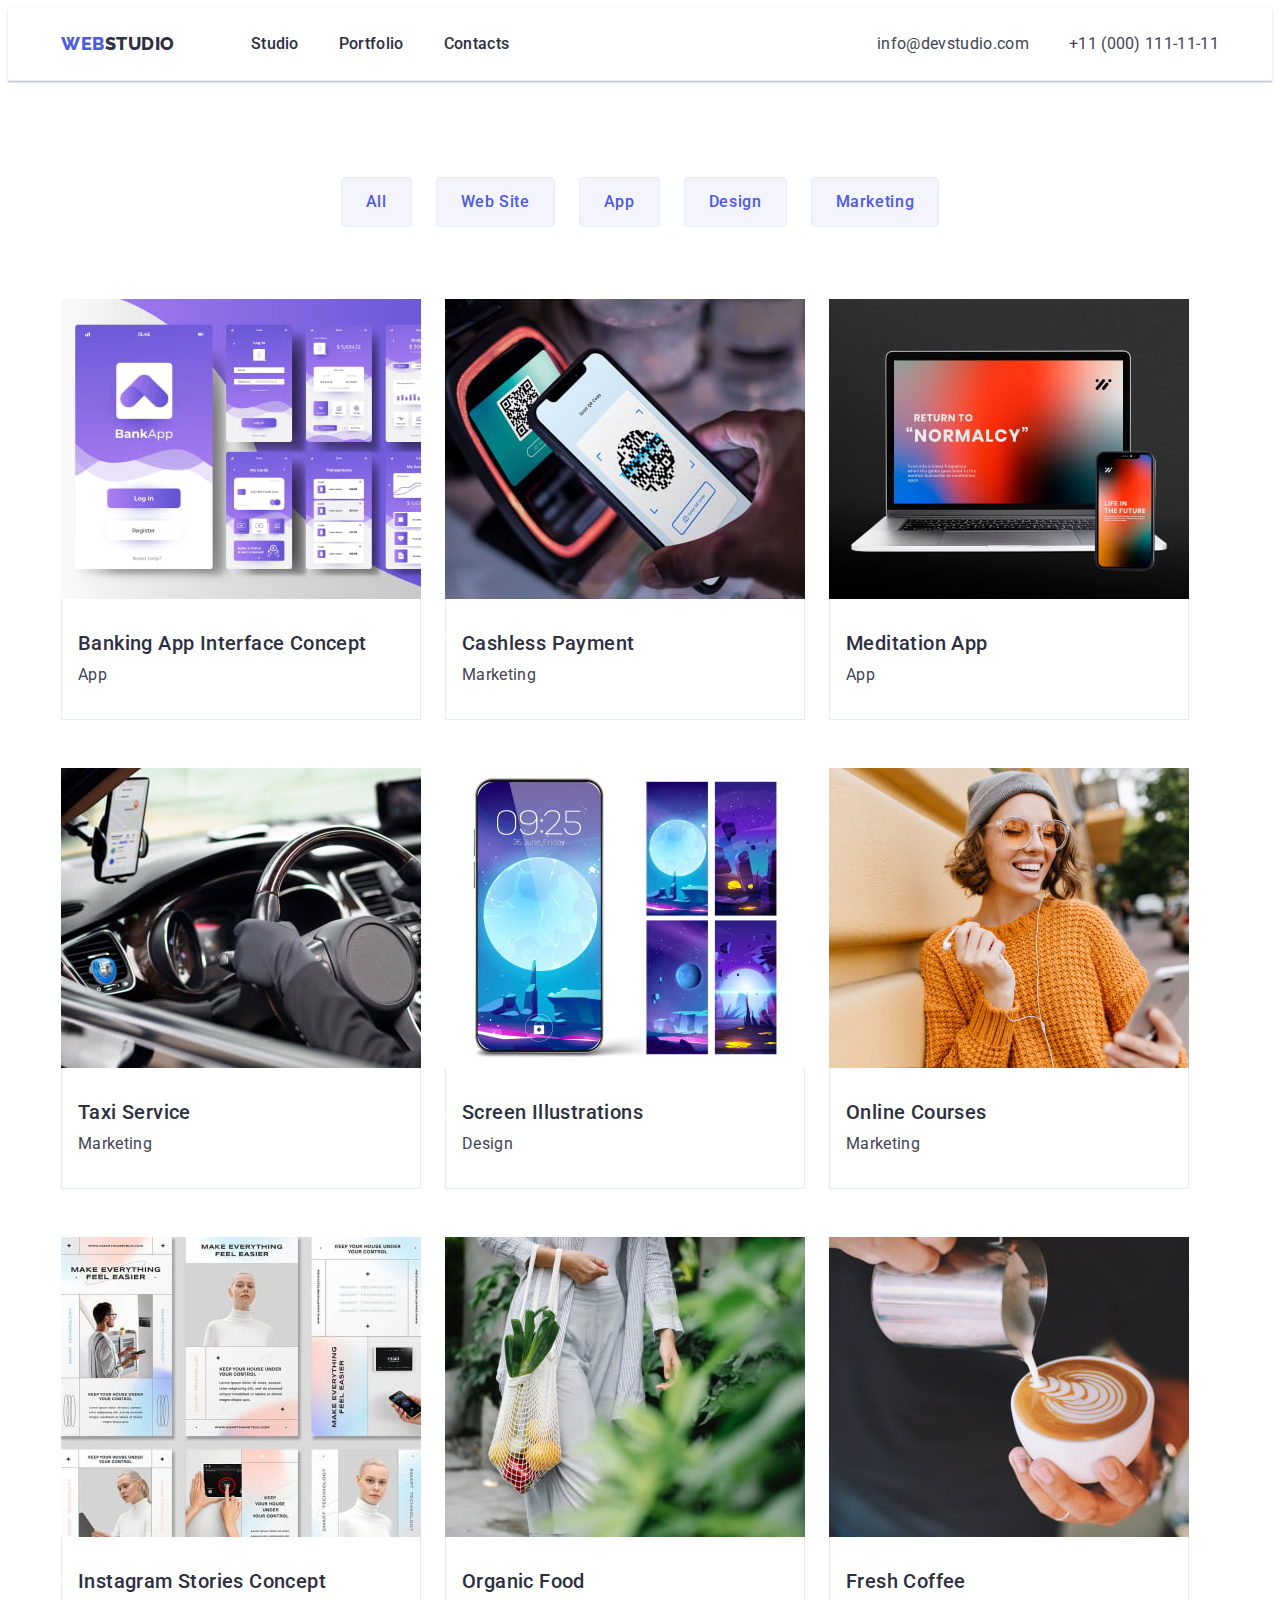
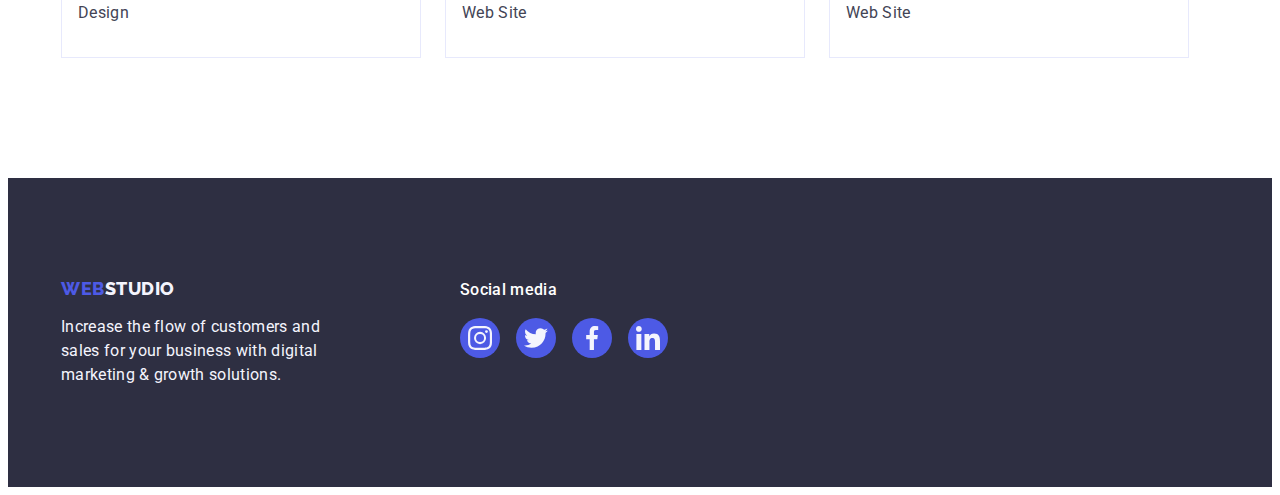
==== portfolio.html @ 0b3e0766 "Initial commit" ====
<!DOCTYPE html>
<html lang="en">
<head>
    <meta charset="UTF-8">
    <meta http-equiv="X-UA-Compatible" content="IE=edge">
    <meta name="viewport" content="width=device-width, initial-scale=1.0">
    <title>Document</title>
    <meta name="description" content="Effective Solutions for Your Business">
    <link rel="preconnect" href="https://fonts.googleapis.com">
    <link rel="preconnect" href="https://fonts.gstatic.com" crossorigin>
    <link href="https://fonts.googleapis.com/css2?family=Raleway:wght@800&family=Roboto:wght@400;500;700;900&display=swap" rel="stylesheet">
    <link rel="stylesheet" href="https://cdnjs.cloudflare.com/ajax/libs/modern-normalize/1.1.0/modern-normalize.min.css" integrity="sha512-wpPYUAdjBVSE4KJnH1VR1HeZfpl1ub8YT/NKx4PuQ5NmX2tKuGu6U/JRp5y+Y8XG2tV+wKQpNHVUX03MfMFn9Q==" crossorigin="anonymous" referrerpolicy="no-referrer" />
    <link rel="stylesheet" href="./css/styles.css">
</head>
<body>
    <!-- Header section -->
    <header class="header">
        <div class="header-container container">
            <nav class="header-nav">
                <a href="./index.html" class="logo link header-logo">Web<span class="logo-studio-part">Studio</span></a>
                <ul class="header-nav-list list">
                    <li class="header-nav-item">
                        <a class="header-nav-link link" href="./index.html">Studio</a>
                    </li>
                    <li class="header-nav-item">
                        <a class="header-nav-link link" href="./portfolio.html">Portfolio</a>
                    </li>
                    <li class="header-nav-item">
                        <a class="header-nav-link link" href="">Contacts</a>
                    </li>
                </ul>
            </nav>
            <address class="header-contact">
                <ul class="header-contact-list list">
                    <li>
                        <a class="header-contact-item link" href="mailto:info@devstudio.com">info@devstudio.com</a>
                    </li>
                    <li>
                        <a class="header-contact-item link" href="tel:+110001111111">+11 (000) 111-11-11</a>
                    </li>
                </ul>
            </address>
        </div>
       
   </header>

    <!-- Main section -->
    <main class="main-portfolio">
        <section class="portfolio">
            <div class="container ">
                <h1 hidden class="portfolio-title visually-hidden">Portfolio</h1>
                <ul class="portfolio-btn-list list">
                    <li>
                        <button class="portfolio-btn" type="button">All</button>
                    </li>
                    <li>
                        <button class="portfolio-btn" type="button">Web Site</button>
                    </li>
                    <li>
                        <button class="portfolio-btn" type="button">App</button>
                    </li>
                    <li>
                        <button class="portfolio-btn" type="button">Design</button>
                    </li>
                    <li>
                        <button class="portfolio-btn" type="button">Marketing</button>
                    </li>
                </ul>
                <ul class="portfolio-list list">
                    <li class="portfolio-list-item">
                        <a href="" class="link portfolio-list-link">
                            <img class="portfolio-img" src="./images/Portfolio/img-banking-app.jpg" alt="Design of Banking app" width="360" height="300">
                            <div class="portfolio-item-border">
                                <h2 class="portfolio-item-title list-item-title">
                                    Banking App Interface Concept
                                </h2>
                                <p class="portfolio-item-subtitle list-subtitle">
                                    App
                                </p>
                            </div>
                        </a>
                    </li>
                    <li class="portfolio-list-item">
                        <a href="" class="link portfolio-list-link">
                            <img class="portfolio-img" src="./images/Portfolio/img-payment.jpg" alt="Phone payment" width="360" height="300">
                            <div class="portfolio-item-border">
                                <h2 class="portfolio-item-title list-item-title">
                                    Cashless Payment
                                </h2>
                                <p class="portfolio-item-subtitle list-subtitle">
                                    Marketing
                                </p>
                            </div>
                        </a>
                    </li>
                    <li class="portfolio-list-item">
                        <a href="" class="link portfolio-list-link">
                            <img class="portfolio-img" src="./images/Portfolio/img-medit-app.jpg" alt="Application for medditation on phone and computer" width="360" height="300">
                            <div class="portfolio-item-border">
                                <h2 class="portfolio-item-title list-item-title">
                                    Meditation App
                                </h2>
                                <p class="portfolio-item-subtitle list-subtitle">
                                    App
                                </p>
                            </div>
                        </a>
                    </li>
                    <li class="portfolio-list-item">
                        <a href="" class="link portfolio-list-link">
                            <img class="portfolio-img" src="./images/Portfolio/img-taxi-service.jpg" alt="Taxi application" width="360" height="300">
                            <div class="portfolio-item-border">
                                <h2 class="portfolio-item-title list-item-title">
                                    Taxi Service
                                </h2>
                                <p class="portfolio-item-subtitle list-subtitle"  >
                                    Marketing
                                </p>
                            </div>
                        </a>
                    </li>
                    <li class="portfolio-list-item">
                        <a href="" class="link portfolio-list-link">
                            <img class="portfolio-img" src="./images/Portfolio/img-screen-illust.jpg" alt="Screen illustrations on the phone" width="360" height="300">
                            <div class="portfolio-item-border">
                                <h2 class="portfolio-item-title list-item-title">
                                    Screen Illustrations
                                </h2>
                                <p class="portfolio-item-subtitle list-subtitle">
                                    Design
                                </p>
                            </div>
                        </a>
                    </li>
                    <li class="portfolio-list-item">
                        <a href="" class="link portfolio-list-link">
                            <img class="portfolio-img" src="./images/Portfolio/img-online-courses.jpg" alt="Girl in orange sweater in hat and with headphones looking in the phone" width="360" height="300">
                            <div class="portfolio-item-border">
                                <h2 class="portfolio-item-title list-item-title">
                                    Online Courses
                                </h2>
                                <p class="portfolio-item-subtitle list-subtitle">
                                    Marketing
                                </p>
                            </div>
                        </a>
                    </li>
                    <li class="portfolio-list-item">
                        <a href="" class="link portfolio-list-link">
                            <img class="portfolio-img" src="./images/Portfolio/imgi-inst-stories.jpg" alt="Instagram stories design" width="360" height="300">
                            <div class="portfolio-item-border">
                                <h2 class="portfolio-item-title list-item-title">
                                    Instagram Stories Concept
                                </h2>
                                <p class="portfolio-item-subtitle list-subtitle">
                                    Design
                                </p>
                            </div>
                        </a>
                    </li>
                    <li class="portfolio-list-item">
                        <a href="" class="link portfolio-list-link">
                            <img class="portfolio-img" src="./images/Portfolio/img-organic-food.jpg" alt="Human in light clothes with cotton bag of fruits and vegetables" width="360" height="300">
                            <div class="portfolio-item-border">
                                <h2 class="portfolio-item-title list-item-title">
                                    Organic Food
                                </h2>
                                <p class="portfolio-item-subtitle list-subtitle">
                                    Web Site
                                </p>
                            </div>
                        </a>
                    </li>
                    <li class="portfolio-list-item">
                        <a href="" class="link portfolio-list-link">
                            <img class="portfolio-img" src="./images/Portfolio/img-coffee.jpg" alt="Barista is drawing on a coffe with milk foam" width="360" height="300">
                            <div class="portfolio-item-border">
                                <h2 class="portfolio-item-title list-item-title">
                                    Fresh Coffee
                                </h2>
                                <p class="portfolio-item-subtitle list-subtitle">
                                    Web Site
                                </p>
                            </div>
                        </a>
                    </li>
                </ul>
            </div>
        </section>
    </main>

    <!-- Footer section -->
    <footer class="footer">
        <div class="container footer-container ">
            <div class="footer-logo-container">
              <a class="footer-logo link" href="./index.html">Web<span class="logo-studio-footer">Studio</span></a>
              <p class="footer-text">
                Increase the flow of customers and sales for your business with digital marketing & growth solutions.
              </p>
            </div>
            <div class=" container footer-media-container">
            <p class="footer-social">Social media</p>
            <ul class="list icon-footer-list">
              <li class="icon-footer-item">
                <a href="" class="link footer-media-link" target="_blank" rel="noreferrer noopener" aria-label="instagram icon">
                  <svg class="icon-footer-media" width="24" height="24">
                    <use href="./images/icons.svg#instagram">
                    </use>
                  </svg>
                </a>
              </li>
              <li class="icon-footer-item">
                <a href="" class="link footer-media-link" target="_blank" rel="noreferrer noopener" aria-label="twitter icon">
                  <svg class="icon-footer-media" width="24" height="24">
                    <use href="./images/icons.svg#twitter">
                    </use>
                  </svg>
                </a>
              </li>
              <li class="icon-footer-item">
                <a href="" class="link footer-media-link" target="_blank" rel="noreferrer noopener" aria-label="facebook icon">
                  <svg class="icon-footer-media" width="24" height="24">
                    <use href="./images/icons.svg#facebook">
                    </use>
                  </svg>
                </a>
              </li>
              <li class="icon-footer-item">
                <a href="" class="link footer-media-link" target="_blank" rel="noreferrer noopener" aria-label="linkedin icon">
                  <svg class="icon-footer-media" width="24" height="24">
                    <use href="./images/icons.svg#linkedin">
                    </use>
                  </svg>
                </a>
              </li>
            </ul>
            </div>
        </div>
        
      </footer>
</body>
</html>
---- css/styles.css ----
:root {
  /* Fonts */
  --primary-font: Roboto, sans-serif;

/* Colors */
	--color-iris: #4d5ae5;
	--color-ocean: #404bbf;
	--color-navy-blue: #2e2f42;
	--color-green: #31d0aa;
	--color-slate: #434455;
	--color-light-slate: #8e8f99;
	--color-cornflower: #e7e9fc;
	--color-cloud: #f4f4fd;
	--color-navy-blue-modal: #2e2f42;
	--color-grey: #2e2f42;
	--color-white: #ffffff;
	--color-dairy: #fcfcfc;
/* Others */

}
/* Base styles */
body {
  font-family:var(--primary-font);
  color: var(--color-slate);
  background-color: var(--color-white);
}

h1,h2,h3,h4,h5,h6,p {
  margin: 0;

}
img {
  display: block;
}
button {
  cursor: pointer;
}
.container {
  width: 1158px;
  margin: 0 auto;
  padding: 0 15px;
}
.section {
  padding-top: 120px;
  padding-bottom: 120px;
}
.link {
  text-decoration: none;
  color: inherit;  
}
.list {
  list-style: none;
  padding: 0;
  margin: 0;
}
.title {
  font-size: 36px;
	
	font-weight: 700;
	font-style: normal;
	line-height: 1.11;
	letter-spacing: 0.02em;
	text-decoration: none;
	text-transform: capitalize;
  margin-bottom: 72px;
}
.list-item-title {
  font-size: 20px;
	font-weight: 500;
	font-style: normal;
	line-height: 1.2;
	letter-spacing: 0.02em;
	text-decoration: none;
	text-transform: none;
  text-align: center;
}

.list-subtitle {
  font-size: 16px;
	line-height: 1.5;
	letter-spacing: 0.02em;
	text-decoration: none;
	text-transform: none;
  color: var(--color-slate);
}
.visually-hidden {
  position: absolute;
  width: 1px;
  height: 1px;
  margin: -1px;
  border: 0;
  padding: 0;
  
  white-space: nowrap;
  clip-path: inset(100%);
  clip: rect(0 0 0 0);
  overflow: hidden;
}


/* Header section*/
.header {
  background: var(--color-white);
  border-bottom: 1px solid var(--color-cornflower);
  box-shadow: 0px 2px 1px rgba(46, 47, 66, 0.08), 0px 1px 1px rgba(46, 47, 66, 0.16), 0px 1px 6px rgba(46, 47, 66, 0.08);
}
.header-container {
  display: flex;
}
.header-nav {
  display: flex;
  flex-direction: row;
  margin-right: auto;
  align-items: center;
}
.logo {
  font-family: 'Raleway', sans-serif;
  font-style: normal;
  font-weight: 800;
  font-size: 18px;
  line-height: 1.17;
  display: flex;
  align-items: center;
  letter-spacing: 0.03em;
  text-transform: uppercase;
  color: var(--color-iris);
}

.header-logo {
  margin-right: 76px;
}
.logo-studio-part {
  color: var(--color-navy-blue);

}
.header-nav-list {
  display: flex;
  align-items: center;
  gap: 40px;
}
.header-nav-item {
  font-size: 16px;
	font-weight: 500;
	font-style: normal;
	line-height: 1.5;
	letter-spacing: 0.02em;
	text-decoration: none;
	text-transform: none;
  color: var(--color-navy-blue);
}
.header-nav-link {
  display: block;
  padding: 24px 0;
}
.header-nav-link:hover,
.header-nav-link:focus
 {
  color:var(--color-ocean);
}
.header-contact {
  font-style: normal;
  display: flex;
  flex-direction: row;
  align-items: center;
}
.header-contact-list {
  font-size: 16px;
	font-weight: 400;
	line-height: 1.5;
	letter-spacing: 0.02em;
	text-decoration: none;
	text-transform: none;
  display: flex;
  align-items: center;
  gap: 40px;
}
.header-contact-item {
  color:var(--color-slate); 
}
.header-contact-item:hover,
.header-contact-item:focus {
  color:var(--color-ocean);
}

/* Main Section*/
.main {
}
.hero {
  max-width: 1440px;
  background-image: linear-gradient(rgba(46, 47, 66, 0.7),rgba(46, 47, 66, 0.7)), url(../images/hero-people-office.jpg);
  background-repeat: no-repeat;
  background-position: center;
  background-size: cover;

  background-color: var(--color-navy-blue);
  padding: 188px 0;
  margin-left: auto;
  margin-right: auto;
}
.hero::before {
  content: "";
  position: absolute;
  left: 0px;
  top: 72px;

background: rgba(46, 47, 66, 0.7);
}
.hero-container {
  display: flex;
  flex-direction: column;
  align-items: center;
}
.hero-title {
  font-size: 56px;
	font-weight: 700;
	font-style: normal;
	line-height: 1.07;
	letter-spacing: 0.02em;
	text-decoration: none;
	text-transform: none;
  color: var(--color-white);
  text-align: center;
  max-width: 496px;
  
  margin-bottom: 48px;
}
.hero-btn {
  font-size: 16px;
	font-family: "Roboto", sans-serif;
	font-weight: 500;
	font-style: normal;
	line-height: 1.5;
	letter-spacing: 0.04em;
	text-decoration: none;
	text-transform: none;

  color: var(--color-white);
  background-color: var(--color-iris);

  box-shadow: 0px 4px 4px rgba(0, 0, 0, 0.15);
  border-radius: 4px;

  min-width: 169px;
  height: 56px;
  border: none;
  padding: 16px 32px;
}
.hero-btn:hover,
.hero-btn:focus {
  background-color:var(--color-ocean);
}

/* Features section */
.features {
}
.features-container{

}
.features-title {
}
.features-list {
  display: flex;
  flex-direction: row;
  gap: 24px;
}
.features-list-item {
  width: 264px;
}
.features-icon-wrapper {
  display: flex;
  justify-content: center;
  align-items: center;
  height: 112px;
  background: var(--color-cloud);
  border-radius: 4px;
  margin-bottom: 8px;
}
.features-icon {
  width: 64px;
  height: 64px;
}
.features-item-title {
  color: var(--color-navy-blue);
  margin-bottom: 8px;
  text-align: left;
}
.features-item-subtitle {

}

/* About section */
.about {
  padding-bottom: 120px;
}
.about-container {

}
.about-title {
  text-align: center;
  color: var(--color-navy-blue);
}
.about-list {
  display: flex;
  gap: 24px;

}
.about-list-item {
  
}
.about-img {
}

/* Team section */
.team {
  background-color: var(--color-cloud);
}
.team-container {

}
.team-title {
  color: var(--color-navy-blue);
  text-align: center;
}
.team-list {
  display: flex;
  justify-content: center;
  gap: 24px;
}

.team-list-item {
  background-color: var(--color-white);
  box-shadow: 0px 1px 6px rgba(46, 47, 66, 0.08), 0px 1px 1px rgba(46, 47, 66, 0.16), 0px 2px 1px rgba(46, 47, 66, 0.08);
  border-radius: 0px 0px 4px 4px; 
}
.team-item-img {
}
.team-item-title {
  color: var(--color-navy-blue);
  margin-bottom: 8px;
  text-align: center;
}
.team-item-subtitle {
  text-align: center;
  margin-bottom: 8px;
}
.icon-team-list {
  display: flex;
  justify-content: center;
  gap: 24px;
}
.icon-team-item {
  width: 40px;
  height: 40px;
  display: flex;
  justify-content: center;
  align-items: center;
}
.media-team-link {
 display: flex;
 align-items: center;
 justify-content: center;
 width: 100%;
 height: 100%;
 border-radius: 50%;
 background: var(--color-iris);
}
.media-team-link:hover,
.media-team-link:focus {
  background-color: var(--color-ocean);
}
.icon-team-media {
  width: 16px;
  height: 16px;
  fill: var(--color-cloud);
}
.team-worker-info {
  box-shadow: 0px 1px 6px rgba(46, 47, 66, 0.08), 0px 1px 1px rgba(46, 47, 66, 0.16), 0px 2px 1px rgba(46, 47, 66, 0.08);
  padding: 32px 0;
}
/* Clients section */
.clients {

}
.clients-container{

}
.clients-title {
  color: var(--color-navy-blue);
  text-align: center;
  line-height: 1.1;
}
.clients-list {
  display: flex;
  flex-wrap: nowrap;
  gap: 24px;
}
.clients-list-item {
  width: calc((100% - 120px) / 6);
  height: 88px;
}
.clients-logos-item {
  display: flex;
  justify-content: center;
  align-items: center;
  width: 100%;
  height: 100%;
  border: 1px solid #8E8F99;
  border-radius: 4px;
  color: var(--color-light-slate);
  padding: 16px 32px;
}
.clients-logos-item:hover,
.clients-logos-item:focus {
  border-color: var(--color-ocean);
  color: var(--color-ocean);
}
.icon-clients {
  max-width: 104px;
  max-height: 56px;
  fill: currentColor;
}

.clients-list-item:hover,
.clients-list-item:focus {
  border: 1px solid #404BBF;
  border-radius: 4px;
}

/* Footer */
.footer {
  background-color: var(--color-navy-blue);
  padding-top: 100px;
  padding-bottom: 100px;
}
.footer-container {
  display: flex;
  align-items:baseline
}
.footer-logo-container {
  display:inline-block;
  margin-right: 120px;

}
.footer-logo {
  font-family: 'Raleway', sans-serif;
  font-style: normal;
  font-weight: 800;
  font-size: 18px;
  line-height: 1.17;
  display: flex;
  align-items: center;
  letter-spacing: 0.03em;
  text-transform: uppercase;
  color:var(--color-iris);
  margin-bottom: 16px;
  
  display: inline-block;
}
.logo-studio-footer {
  color: var(--color-cloud);
}

.footer-text {
  font-size: 16px;
	line-height: 1.5;
	letter-spacing: 0.02em;
	text-decoration: none;
	text-transform: none;
  color: var(--color-cloud);
  width: 264px;
}
.footer-media-container {

}
.footer-social {
  font-family: 'Roboto';
  font-style: normal;
  font-weight: 500;
  font-size: 16px;
  line-height: 24px;
  color: var(--color-white);
  margin-bottom: 16px;
  letter-spacing: 0.02em;
}
.icon-footer-list {
  display: flex;
  gap: 16px;
}
.footer-media-link {
  display: flex;
  justify-content: center;
  align-items: center;
  width: 100%;
  height: 100%;
  border-radius: 50%;
  background: var(--color-iris);
}
.footer-media-link:hover,
.footer-media-link:focus {
 background: var(--color-green);
}
.icon-footer-item {
  width: 40px;
  height: 40px;
  display: flex;
  justify-content: center;
  align-items: center;
}

.icon-footer-media {
  width: 24px;
  height: 24px;
  fill: var(--color-cloud);
}

/* Portfolio styles */
.main-portfolio {
}
.portfolio {
  padding: 96px 0 120px
}
.portfolio-title {
}
.portfolio-btn-list {
  display: flex;
  gap: 24px;
  justify-content: center;
  margin-bottom: 72px;
}

.portfolio-btn {
  font-size: 16px;
  font-family: "Roboto", sans-serif;
	font-weight: 500;
	font-style: normal;
	line-height: 1.5;
	letter-spacing: 0.04em;
	text-decoration: none;
	text-transform: none;
  color: var(--color-iris);
  background-color: var(--color-cloud);
  border: 1px solid #E7E9FC;
  border-radius: 4px;

  padding: 12px 24px;
}
.portfolio-btn:hover,
.portfolio-btn:focus {
  color: var(--color-white);
  background-color: var(--color-ocean);
  border: 1px solid transparent;
  box-shadow: 0px 3px 1px rgba(0, 0, 0, 0.1), 0px 2px 1px rgba(0, 0, 0, 0.08), 0px 2px 2px rgba(0, 0, 0, 0.12);
}
.portfolio-list {
  display: flex;
  flex-wrap: wrap;
  gap: 48px 24px;
  flex-basis: calc((100% - 48px)/3);
}
.portfolio-list-item {
  background: var(--color-white);
  max-width: 360px;
}

.portfolio-list-link {
 display: block; 
}
.portfolio-list-link:hover,
.portfolio-list-link:focus {

  box-shadow: 0px 1px 6px rgba(46, 47, 66, 0.08), 0px 1px 1px rgba(46, 47, 66, 0.16), 0px 2px 1px rgba(46, 47, 66, 0.08);
}
.portfolio-img {
}
.portfolio-item-title {
  color: var(--color-navy-blue);
  margin-bottom: 8px;
  text-align: left;
}
.portfolio-item-subtitle {
  color: var(--color-slate);
}
.portfolio-item-border {
  border: 1px solid var(--color-cornflower);
  border-top: none;
  padding: 32px 16px
}
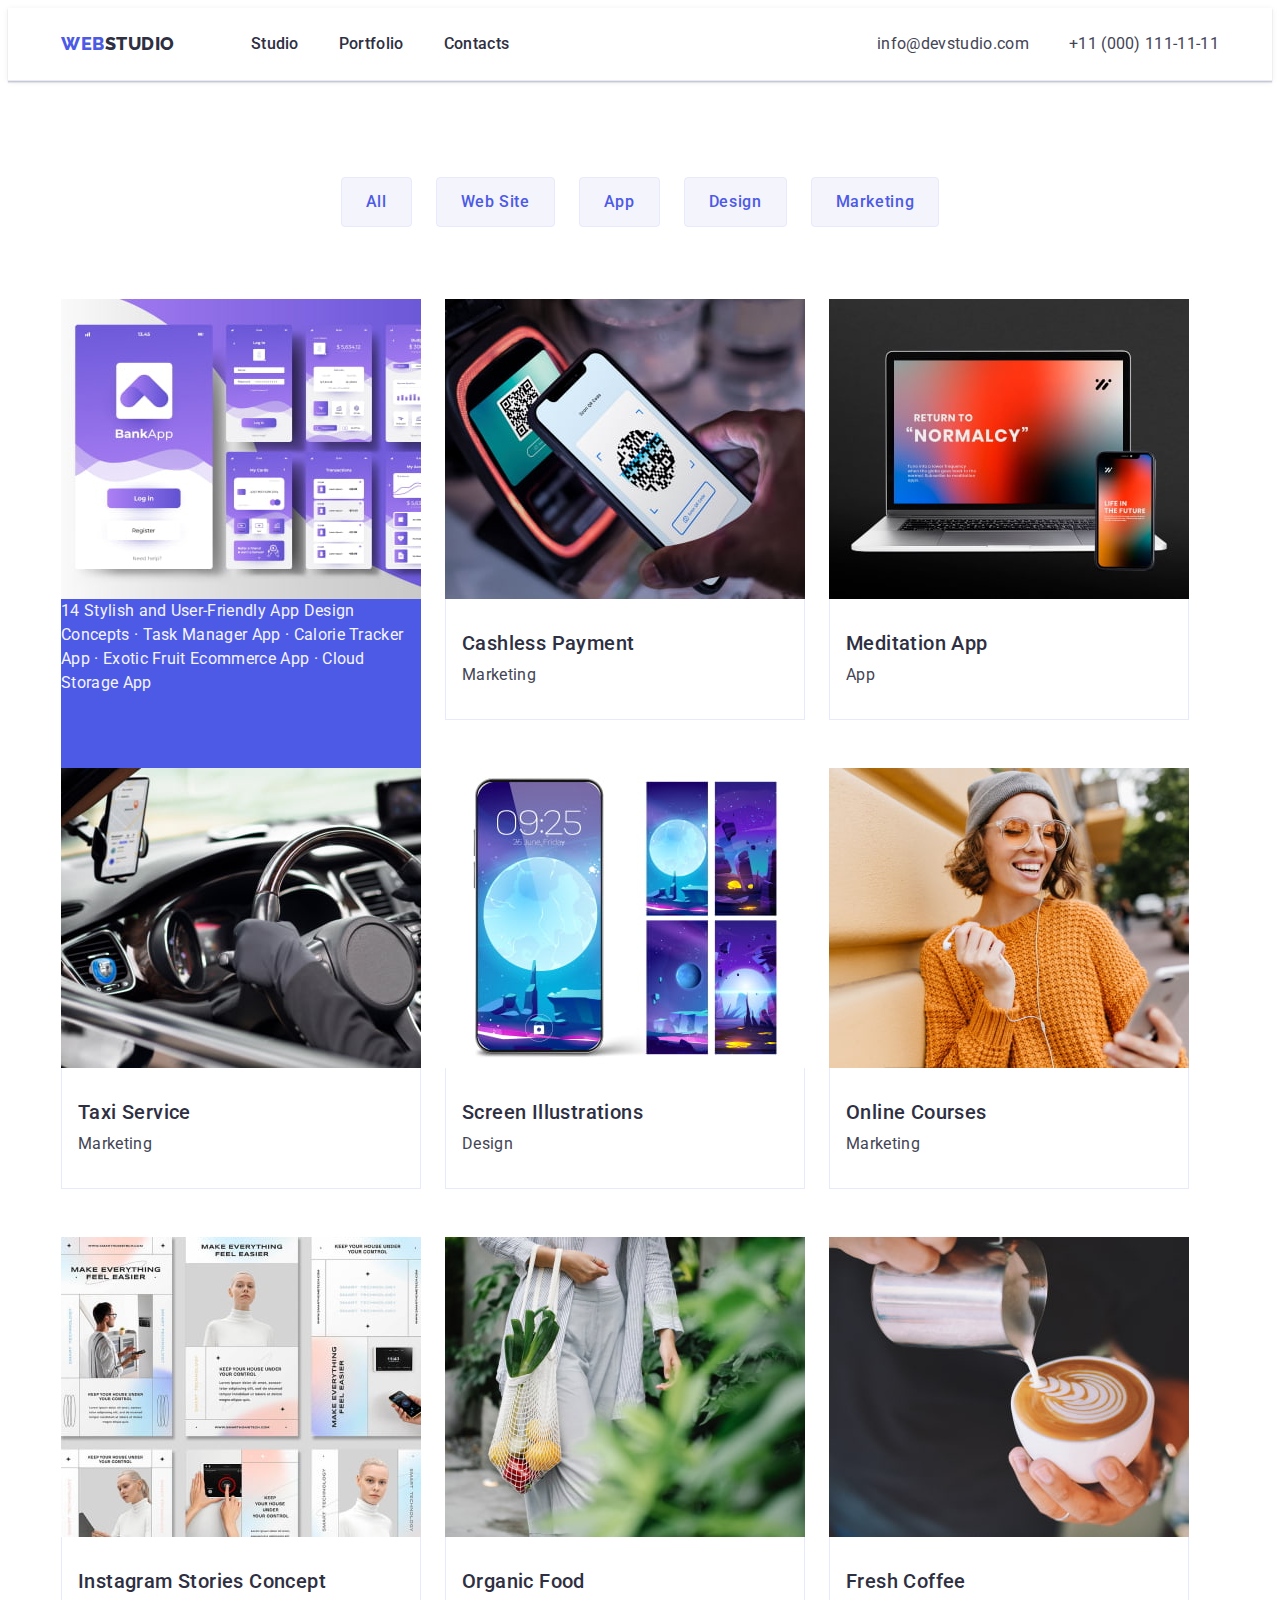
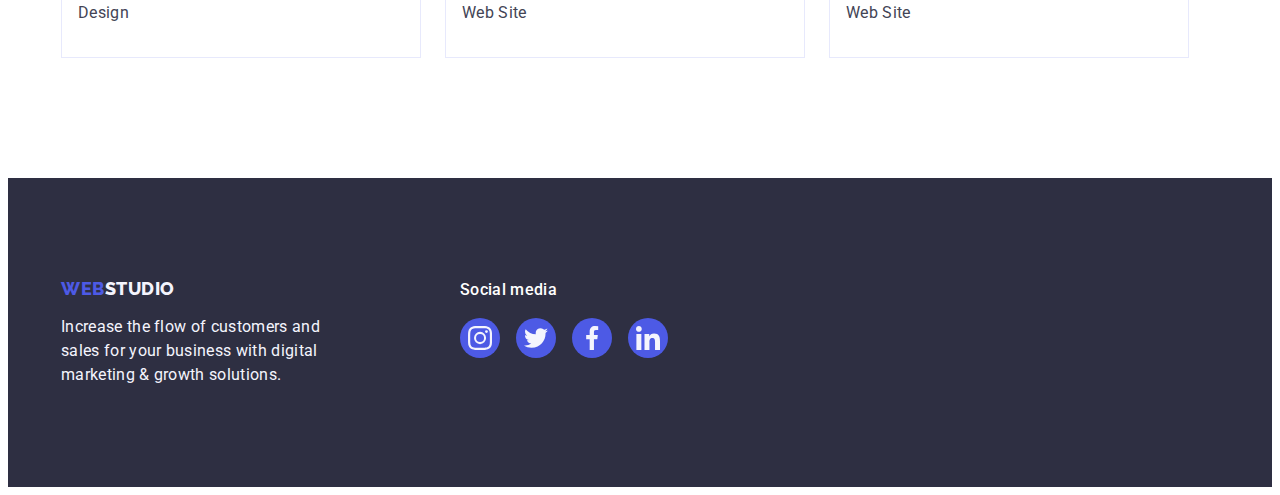
==== commit 2474ca63: "transition add + header line" ====
--- a/portfolio.html
+++ b/portfolio.html
@@ -70,6 +70,9 @@
                     <li class="portfolio-list-item">
                         <a href="" class="link portfolio-list-link">
                             <img class="portfolio-img" src="./images/Portfolio/img-banking-app.jpg" alt="Design of Banking app" width="360" height="300">
+                            <div class="portfolio-project-hover">
+                                <p class="project-hover-text">14 Stylish and User-Friendly App Design Concepts · Task Manager App · Calorie Tracker App · Exotic Fruit Ecommerce App · Cloud Storage App</p>
+                            </div>
                             <div class="portfolio-item-border">
                                 <h2 class="portfolio-item-title list-item-title">
                                     Banking App Interface Concept
--- a/css/styles.css
+++ b/css/styles.css
@@ -16,6 +16,8 @@
 	--color-white: #ffffff;
 	--color-dairy: #fcfcfc;
 /* Others */
+ --animation-duration: 250ms;
+ --animation-timing-function: cubic-bezier(0.4, 0, 0.2, 1);
 
 }
 /* Base styles */
@@ -139,6 +141,7 @@
   gap: 40px;
 }
 .header-nav-item {
+  position: relative;
   font-size: 16px;
 	font-weight: 500;
 	font-style: normal;
@@ -151,12 +154,39 @@
 .header-nav-link {
   display: block;
   padding: 24px 0;
-}
+  transition-property: color;
+  transition-duration: var(--animation-duration);
+  transition-timing-function: var(--animation-timing-function);
+}
+
 .header-nav-link:hover,
 .header-nav-link:focus
  {
   color:var(--color-ocean);
 }
+.header-nav-link::after{
+  content: '';
+  position: absolute;
+  left: 0;
+  bottom: 0;
+  display: block;
+
+  width: 100%;
+  height: 4px;
+  background-color: var(--color-ocean);
+  border-radius: 2px;
+  
+  opacity: 0;
+  transition-property: opacity;
+  transition-duration: var(--animation-duration);
+  transition-timing-function: var(--animation-timing-function);
+}
+
+.header-nav-link:hover::after,
+.header-nav-link:focus::after {
+  opacity: 1;
+}
+
 .header-contact {
   font-style: normal;
   display: flex;
@@ -176,6 +206,9 @@
 }
 .header-contact-item {
   color:var(--color-slate); 
+  transition-property: color;
+  transition-duration: var(--animation-duration);
+  transition-timing-function: var(--animation-timing-function);
 }
 .header-contact-item:hover,
 .header-contact-item:focus {
@@ -244,6 +277,10 @@
   height: 56px;
   border: none;
   padding: 16px 32px;
+
+  transition-property: background-color;
+  transition-duration: var(--animation-duration);
+  transition-timing-function: var(--animation-timing-function);
 }
 .hero-btn:hover,
 .hero-btn:focus {
@@ -362,7 +399,11 @@
  width: 100%;
  height: 100%;
  border-radius: 50%;
- background: var(--color-iris);
+ background-color: var(--color-iris);
+
+  transition-property: background-color;
+  transition-duration: var(--animation-duration);
+  transition-timing-function: var(--animation-timing-function);
 }
 .media-team-link:hover,
 .media-team-link:focus {
@@ -408,6 +449,10 @@
   border-radius: 4px;
   color: var(--color-light-slate);
   padding: 16px 32px;
+
+  transition-property: border-color, color;
+  transition-duration: var(--animation-duration);
+  transition-timing-function: var(--animation-timing-function);
 }
 .clients-logos-item:hover,
 .clients-logos-item:focus {
@@ -420,11 +465,6 @@
   fill: currentColor;
 }
 
-.clients-list-item:hover,
-.clients-list-item:focus {
-  border: 1px solid #404BBF;
-  border-radius: 4px;
-}
 
 /* Footer */
 .footer {
@@ -493,11 +533,15 @@
   width: 100%;
   height: 100%;
   border-radius: 50%;
-  background: var(--color-iris);
+  background-color: var(--color-iris);
+
+  transition-property: background-color;
+  transition-duration: var(--animation-duration);
+  transition-timing-function: var(--animation-timing-function);
 }
 .footer-media-link:hover,
 .footer-media-link:focus {
- background: var(--color-green);
+ background-color: var(--color-green);
 }
 .icon-footer-item {
   width: 40px;
@@ -543,6 +587,10 @@
   border-radius: 4px;
 
   padding: 12px 24px;
+
+  transition-property: border-color, color, border, box-shadow;
+  transition-duration: var(--animation-duration);
+  transition-timing-function: var(--animation-timing-function);
 }
 .portfolio-btn:hover,
 .portfolio-btn:focus {
@@ -563,7 +611,12 @@
 }
 
 .portfolio-list-link {
+  position: relative;
  display: block; 
+
+ transition-property: box-shadow;
+ transition-duration: var(--animation-duration);
+ transition-timing-function: var(--animation-timing-function);
 }
 .portfolio-list-link:hover,
 .portfolio-list-link:focus {
@@ -571,6 +624,22 @@
   box-shadow: 0px 1px 6px rgba(46, 47, 66, 0.08), 0px 1px 1px rgba(46, 47, 66, 0.16), 0px 2px 1px rgba(46, 47, 66, 0.08);
 }
 .portfolio-img {
+}
+.portfolio-project-hover {
+  position: absolute;
+  background: var(--color-iris);
+  width: 100%;
+  height: 100%;
+}
+.project-hover-text {
+  align-content: center;
+  font-family: var(--primary-font);
+  font-style: normal;
+  font-weight: 400;
+  font-size: 16px;
+  line-height: 24px;
+  letter-spacing: 0.02em;
+  color: var(--color-cloud);
 }
 .portfolio-item-title {
   color: var(--color-navy-blue);
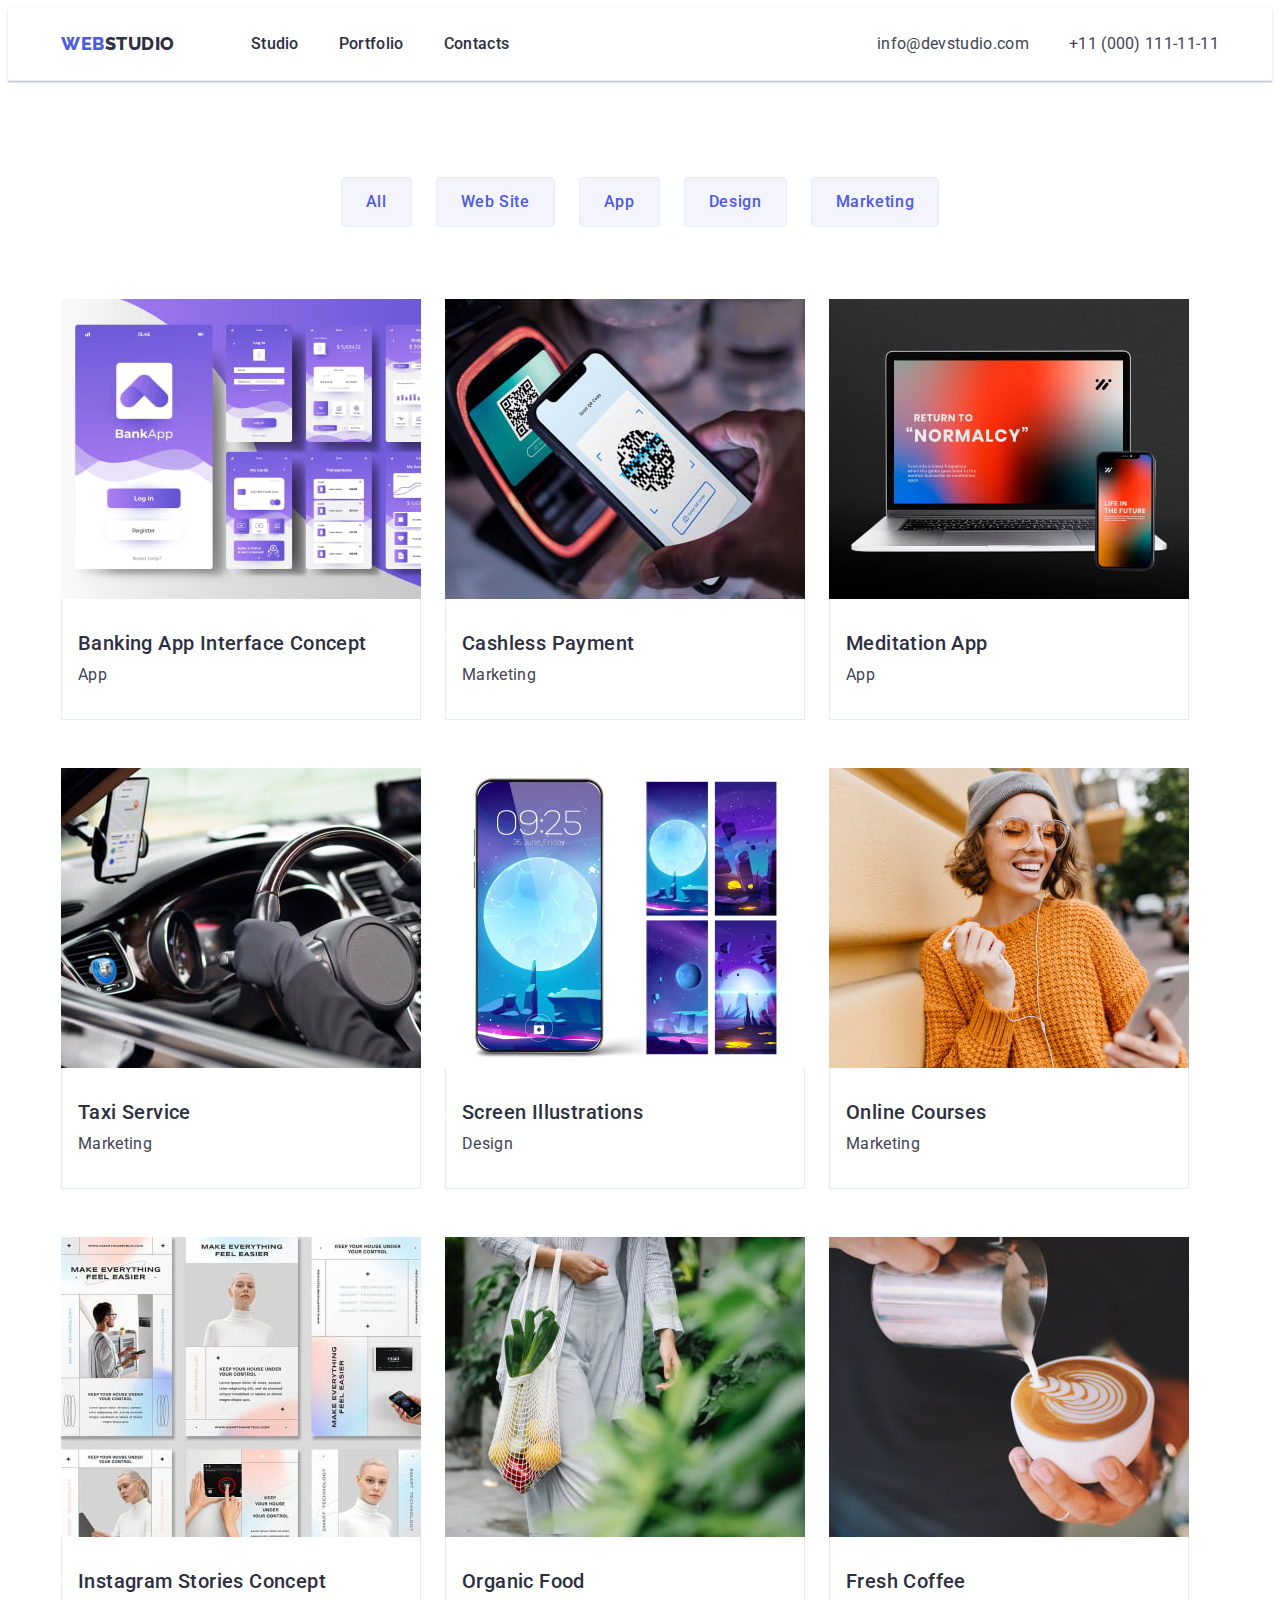
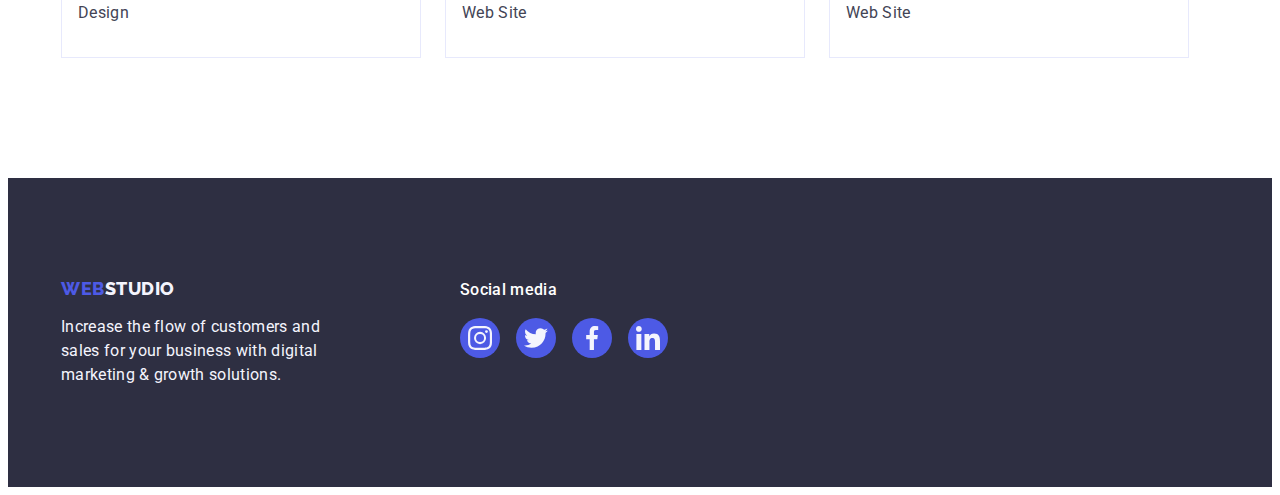
==== commit 021da600: "project-card overflow" ====
--- a/portfolio.html
+++ b/portfolio.html
@@ -69,10 +69,13 @@
                 <ul class="portfolio-list list">
                     <li class="portfolio-list-item">
                         <a href="" class="link portfolio-list-link">
-                            <img class="portfolio-img" src="./images/Portfolio/img-banking-app.jpg" alt="Design of Banking app" width="360" height="300">
-                            <div class="portfolio-project-hover">
-                                <p class="project-hover-text">14 Stylish and User-Friendly App Design Concepts · Task Manager App · Calorie Tracker App · Exotic Fruit Ecommerce App · Cloud Storage App</p>
-                            </div>
+                            <div class="portfolio-img">
+                                <img class="portfolio-img" src="./images/Portfolio/img-banking-app.jpg" alt="Design of Banking app" width="360" height="300">
+                                <div class="project-hover-card">
+                                    <p class="project-hover-text">14 Stylish and User-Friendly App Design Concepts · Task Manager App · Calorie Tracker App · Exotic Fruit Ecommerce App · Cloud Storage App</p>
+                                </div>
+                            </div>
+                            
                             <div class="portfolio-item-border">
                                 <h2 class="portfolio-item-title list-item-title">
                                     Banking App Interface Concept
@@ -85,7 +88,12 @@
                     </li>
                     <li class="portfolio-list-item">
                         <a href="" class="link portfolio-list-link">
-                            <img class="portfolio-img" src="./images/Portfolio/img-payment.jpg" alt="Phone payment" width="360" height="300">
+                            <div class="portfolio-img">
+                                <img class="portfolio-img" src="./images/Portfolio/img-payment.jpg" alt="Phone payment" width="360" height="300">
+                                <div class="project-hover-card">
+                                    <p class="project-hover-text">14 Stylish and User-Friendly App Design Concepts · Task Manager App · Calorie Tracker App · Exotic Fruit Ecommerce App · Cloud Storage App</p>
+                                </div>
+                            </div>
                             <div class="portfolio-item-border">
                                 <h2 class="portfolio-item-title list-item-title">
                                     Cashless Payment
@@ -98,7 +106,12 @@
                     </li>
                     <li class="portfolio-list-item">
                         <a href="" class="link portfolio-list-link">
-                            <img class="portfolio-img" src="./images/Portfolio/img-medit-app.jpg" alt="Application for medditation on phone and computer" width="360" height="300">
+                            <div class="portfolio-img">
+                                <img class="portfolio-img" src="./images/Portfolio/img-medit-app.jpg" alt="Design of Banking app" width="360" height="300">
+                                <div class="project-hover-card">
+                                    <p class="project-hover-text">14 Stylish and User-Friendly App Design Concepts · Task Manager App · Calorie Tracker App · Exotic Fruit Ecommerce App · Cloud Storage App</p>
+                                </div>
+                            </div>
                             <div class="portfolio-item-border">
                                 <h2 class="portfolio-item-title list-item-title">
                                     Meditation App
@@ -111,7 +124,12 @@
                     </li>
                     <li class="portfolio-list-item">
                         <a href="" class="link portfolio-list-link">
-                            <img class="portfolio-img" src="./images/Portfolio/img-taxi-service.jpg" alt="Taxi application" width="360" height="300">
+                            <div class="portfolio-img">
+                                <img class="portfolio-img" src="./images/Portfolio/img-taxi-service.jpg" alt="Design of Banking app" width="360" height="300">
+                                <div class="project-hover-card">
+                                    <p class="project-hover-text">14 Stylish and User-Friendly App Design Concepts · Task Manager App · Calorie Tracker App · Exotic Fruit Ecommerce App · Cloud Storage App</p>
+                                </div>
+                            </div>
                             <div class="portfolio-item-border">
                                 <h2 class="portfolio-item-title list-item-title">
                                     Taxi Service
@@ -124,7 +142,12 @@
                     </li>
                     <li class="portfolio-list-item">
                         <a href="" class="link portfolio-list-link">
-                            <img class="portfolio-img" src="./images/Portfolio/img-screen-illust.jpg" alt="Screen illustrations on the phone" width="360" height="300">
+                            <div class="portfolio-img">
+                                <img class="portfolio-img" src="./images/Portfolio/img-screen-illust.jpg" alt="Design of Banking app" width="360" height="300">
+                                <div class="project-hover-card">
+                                    <p class="project-hover-text">14 Stylish and User-Friendly App Design Concepts · Task Manager App · Calorie Tracker App · Exotic Fruit Ecommerce App · Cloud Storage App</p>
+                                </div>
+                            </div>
                             <div class="portfolio-item-border">
                                 <h2 class="portfolio-item-title list-item-title">
                                     Screen Illustrations
@@ -137,7 +160,12 @@
                     </li>
                     <li class="portfolio-list-item">
                         <a href="" class="link portfolio-list-link">
-                            <img class="portfolio-img" src="./images/Portfolio/img-online-courses.jpg" alt="Girl in orange sweater in hat and with headphones looking in the phone" width="360" height="300">
+                            <div class="portfolio-img">
+                                <img class="portfolio-img" src="./images/Portfolio/img-online-courses.jpg" alt="Design of Banking app" width="360" height="300">
+                                <div class="project-hover-card">
+                                    <p class="project-hover-text">14 Stylish and User-Friendly App Design Concepts · Task Manager App · Calorie Tracker App · Exotic Fruit Ecommerce App · Cloud Storage App</p>
+                                </div>
+                            </div>
                             <div class="portfolio-item-border">
                                 <h2 class="portfolio-item-title list-item-title">
                                     Online Courses
@@ -150,7 +178,12 @@
                     </li>
                     <li class="portfolio-list-item">
                         <a href="" class="link portfolio-list-link">
-                            <img class="portfolio-img" src="./images/Portfolio/imgi-inst-stories.jpg" alt="Instagram stories design" width="360" height="300">
+                            <div class="portfolio-img">
+                                <img class="portfolio-img" src="./images/Portfolio/imgi-inst-stories.jpg" alt="Design of Banking app" width="360" height="300">
+                                <div class="project-hover-card">
+                                    <p class="project-hover-text">14 Stylish and User-Friendly App Design Concepts · Task Manager App · Calorie Tracker App · Exotic Fruit Ecommerce App · Cloud Storage App</p>
+                                </div>
+                            </div>
                             <div class="portfolio-item-border">
                                 <h2 class="portfolio-item-title list-item-title">
                                     Instagram Stories Concept
@@ -163,7 +196,12 @@
                     </li>
                     <li class="portfolio-list-item">
                         <a href="" class="link portfolio-list-link">
-                            <img class="portfolio-img" src="./images/Portfolio/img-organic-food.jpg" alt="Human in light clothes with cotton bag of fruits and vegetables" width="360" height="300">
+                            <div class="portfolio-img">
+                                <img class="portfolio-img" src="./images/Portfolio/img-organic-food.jpg" alt="Design of Banking app" width="360" height="300">
+                                <div class="project-hover-card">
+                                    <p class="project-hover-text">14 Stylish and User-Friendly App Design Concepts · Task Manager App · Calorie Tracker App · Exotic Fruit Ecommerce App · Cloud Storage App</p>
+                                </div>
+                            </div>
                             <div class="portfolio-item-border">
                                 <h2 class="portfolio-item-title list-item-title">
                                     Organic Food
@@ -176,7 +214,12 @@
                     </li>
                     <li class="portfolio-list-item">
                         <a href="" class="link portfolio-list-link">
-                            <img class="portfolio-img" src="./images/Portfolio/img-coffee.jpg" alt="Barista is drawing on a coffe with milk foam" width="360" height="300">
+                            <div class="portfolio-img">
+                                <img class="portfolio-img" src="./images/Portfolio/img-coffee.jpg" alt="Design of Banking app" width="360" height="300">
+                                <div class="project-hover-card">
+                                    <p class="project-hover-text">14 Stylish and User-Friendly App Design Concepts · Task Manager App · Calorie Tracker App · Exotic Fruit Ecommerce App · Cloud Storage App</p>
+                                </div>
+                            </div>
                             <div class="portfolio-item-border">
                                 <h2 class="portfolio-item-title list-item-title">
                                     Fresh Coffee
--- a/css/styles.css
+++ b/css/styles.css
@@ -611,9 +611,7 @@
 }
 
 .portfolio-list-link {
-  position: relative;
- display: block; 
-
+  
  transition-property: box-shadow;
  transition-duration: var(--animation-duration);
  transition-timing-function: var(--animation-timing-function);
@@ -624,15 +622,33 @@
   box-shadow: 0px 1px 6px rgba(46, 47, 66, 0.08), 0px 1px 1px rgba(46, 47, 66, 0.16), 0px 2px 1px rgba(46, 47, 66, 0.08);
 }
 .portfolio-img {
-}
-.portfolio-project-hover {
+  position: relative;
+  display: block;
+  overflow: hidden; 
+}
+.portfolio-img:hover .project-hover-card,
+.portfolio-img:focus .project-hover-card {
+  transform: translateY(0);
+}
+.project-hover-card {
   position: absolute;
+
+  display: flex;
+  align-items: center;
+  justify-content: center;
+
   background: var(--color-iris);
+  top: 0;
+  left: 0;
   width: 100%;
   height: 100%;
-}
+  transform: translateY(100%);
+  transition-property: transform;
+ transition-duration: var(--animation-duration);
+ transition-timing-function: var(--animation-timing-function);
+}
+
 .project-hover-text {
-  align-content: center;
   font-family: var(--primary-font);
   font-style: normal;
   font-weight: 400;
@@ -640,6 +656,9 @@
   line-height: 24px;
   letter-spacing: 0.02em;
   color: var(--color-cloud);
+
+  width: 296px;
+  padding:40px 0px 164px;
 }
 .portfolio-item-title {
   color: var(--color-navy-blue);
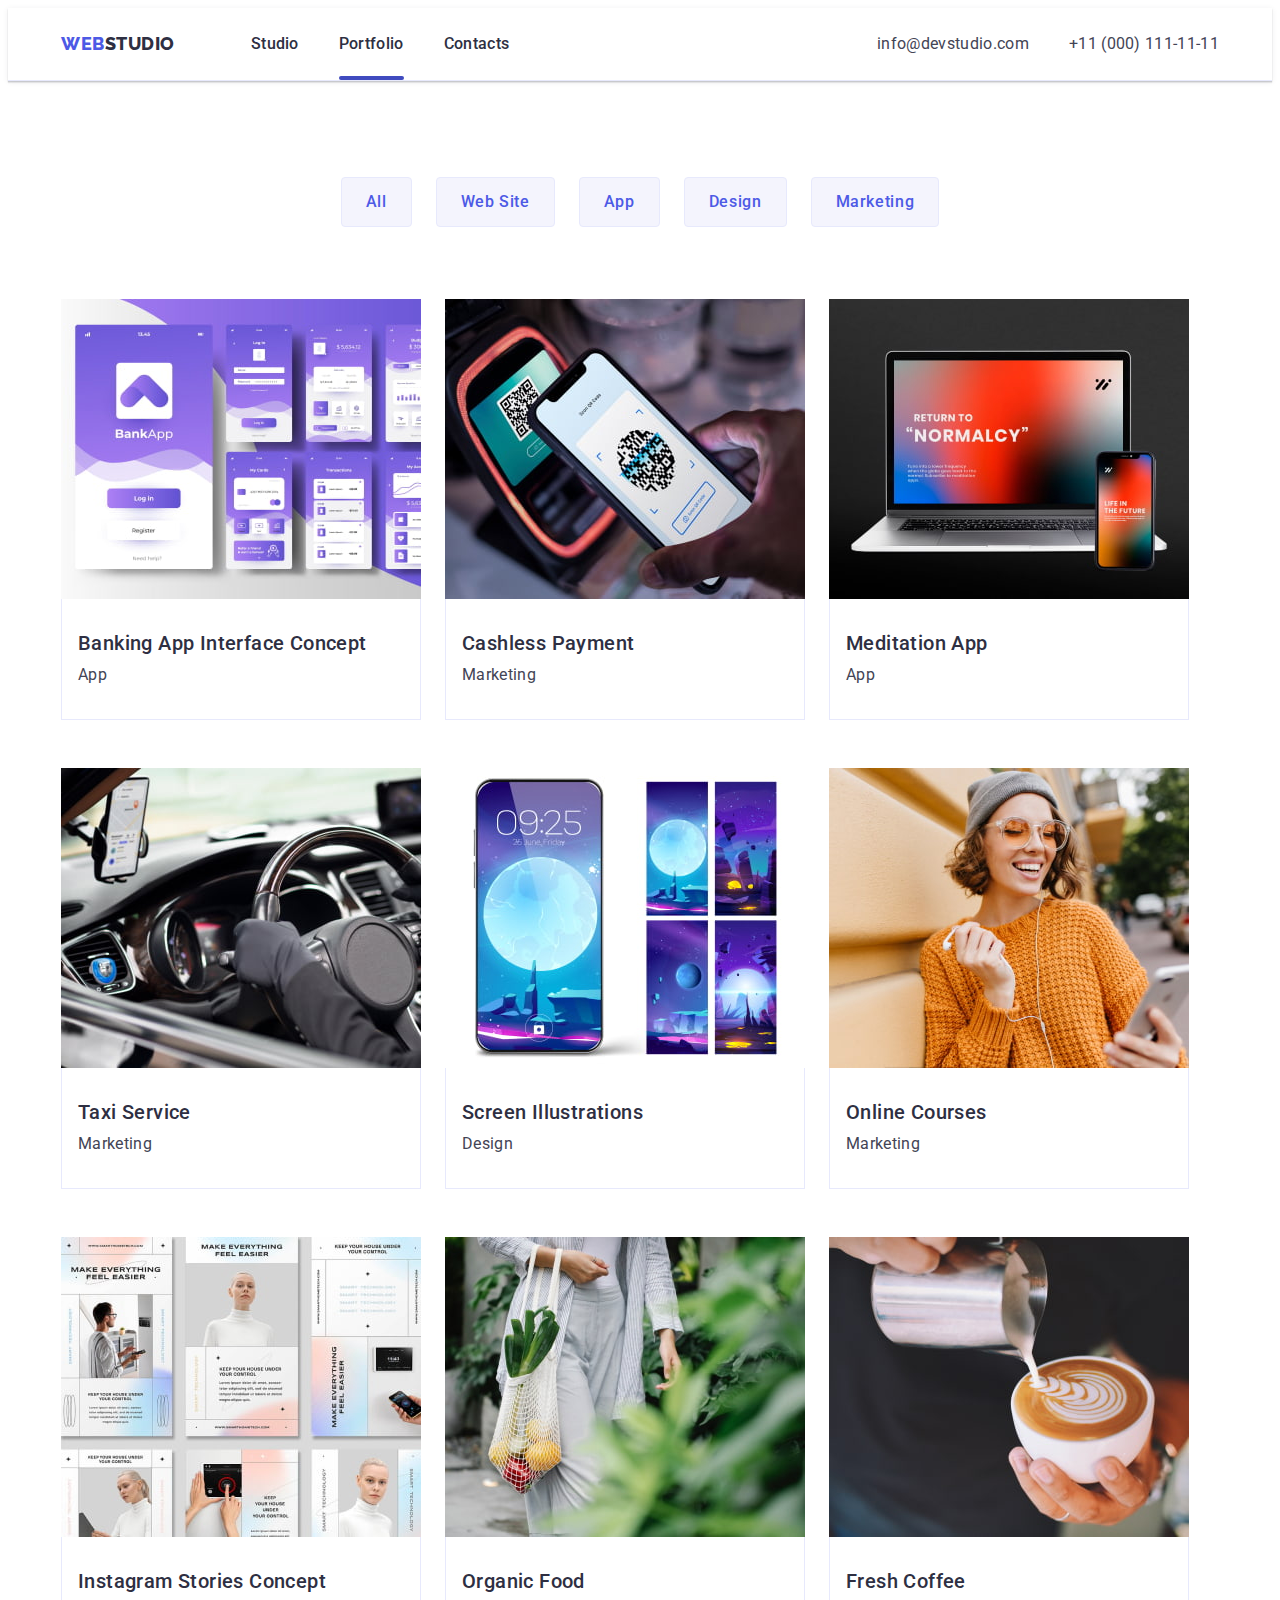
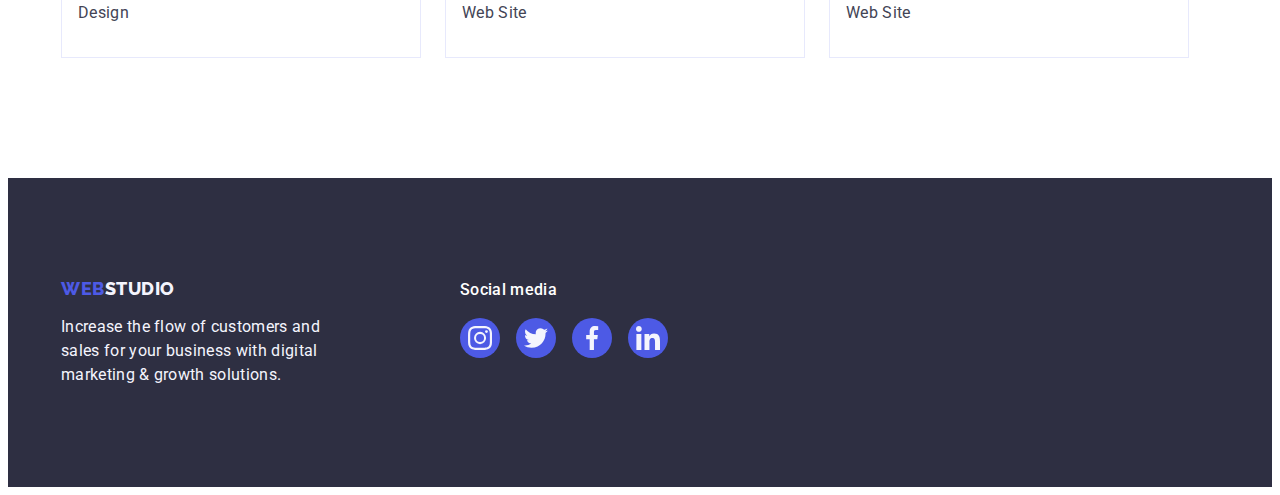
==== commit ec0b6e76: "modal half ready" ====
--- a/portfolio.html
+++ b/portfolio.html
@@ -23,7 +23,7 @@
                         <a class="header-nav-link link" href="./index.html">Studio</a>
                     </li>
                     <li class="header-nav-item">
-                        <a class="header-nav-link link" href="./portfolio.html">Portfolio</a>
+                        <a class="header-nav-link link header-line" href="./portfolio.html">Portfolio</a>
                     </li>
                     <li class="header-nav-item">
                         <a class="header-nav-link link" href="">Contacts</a>
--- a/css/styles.css
+++ b/css/styles.css
@@ -186,6 +186,19 @@
 .header-nav-link:focus::after {
   opacity: 1;
 }
+.header-line::after{
+  content: '';
+  position: absolute;
+  left: 0;
+  bottom: 0;
+  display: block;
+    
+  width: 100%;
+  height: 4px;
+  background-color: var(--color-ocean);
+  border-radius: 2px;
+  opacity: 1;
+}
 
 .header-contact {
   font-style: normal;
@@ -557,6 +570,51 @@
   fill: var(--color-cloud);
 }
 
+
+/* Modal styles */
+.backdrop {
+  position: fixed;
+  top: 0;
+  left: 0;
+  width: 100%;
+  height: 100%;
+  background: rgba(46, 47, 66, 0.4);
+}
+.backdrop.is-hidden {
+  opacity: 0;
+  pointer-events: none;
+}
+
+.modal {
+  position: absolute;
+  top: 50%;
+  left: 50%;
+  transform: translate(-50%, -50%);
+
+  min-width: 408px;
+  min-height: 584px;
+  background-color: var(--color-dairy);
+  box-shadow: 0px 1px 1px rgba(0, 0, 0, 0.14), 0px 1px 3px rgba(0, 0, 0, 0.12), 0px 2px 1px rgba(0, 0, 0, 0.2);
+  border-radius: 4px;
+}
+
+.modal-close-link {
+  position: absolute;
+  top: 24px;
+  right: 24px;
+
+  width: 24px;
+  height: 24px;
+  border-radius: 50%;
+  
+  background: var(--color-cornflower);
+  border: 1px solid rgba(0, 0, 0, 0.1);
+}
+.close-icon {
+ 
+  
+  fill: var(--color-navy-blue);
+}
 /* Portfolio styles */
 .main-portfolio {
 }
@@ -588,7 +646,7 @@
 
   padding: 12px 24px;
 
-  transition-property: border-color, color, border, box-shadow;
+  transition-property: color, border, box-shadow;
   transition-duration: var(--animation-duration);
   transition-timing-function: var(--animation-timing-function);
 }
@@ -626,10 +684,7 @@
   display: block;
   overflow: hidden; 
 }
-.portfolio-img:hover .project-hover-card,
-.portfolio-img:focus .project-hover-card {
-  transform: translateY(0);
-}
+
 .project-hover-card {
   position: absolute;
 
@@ -644,10 +699,13 @@
   height: 100%;
   transform: translateY(100%);
   transition-property: transform;
- transition-duration: var(--animation-duration);
- transition-timing-function: var(--animation-timing-function);
-}
-
+  transition-duration: var(--animation-duration);
+  transition-timing-function: var(--animation-timing-function);
+}
+.portfolio-list-item:hover .project-hover-card,
+.portfolio-list-item:focus .project-hover-card {
+  transform: translateY(0);
+}
 .project-hover-text {
   font-family: var(--primary-font);
   font-style: normal;
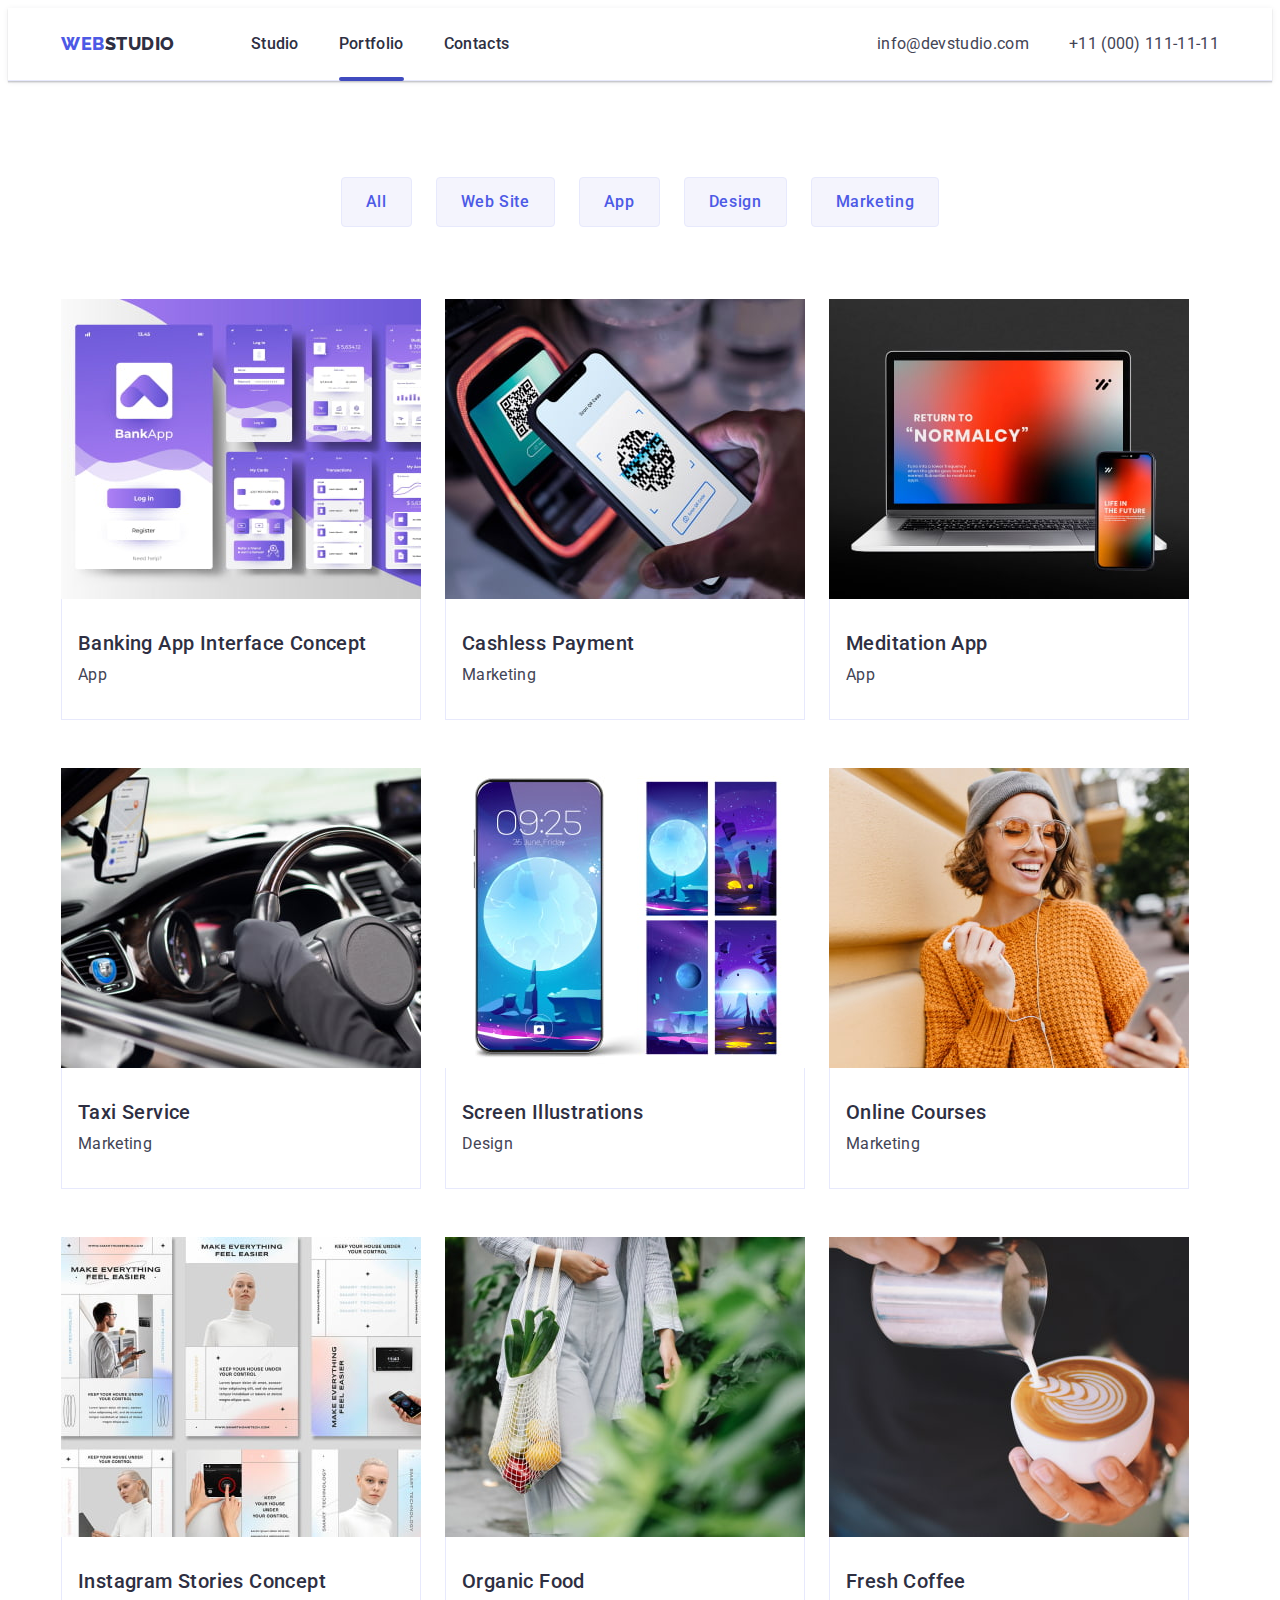
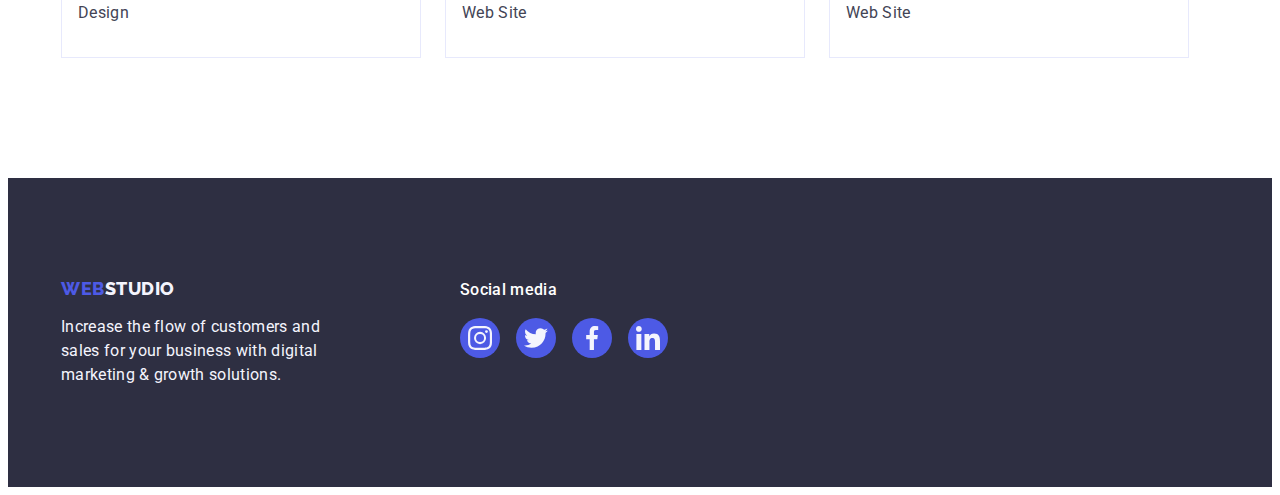
==== commit 9e75ee62: "hw-5 correction" ====
--- a/portfolio.html
+++ b/portfolio.html
@@ -69,7 +69,7 @@
                 <ul class="portfolio-list list">
                     <li class="portfolio-list-item">
                         <a href="" class="link portfolio-list-link">
-                            <div class="portfolio-img">
+                            <div class="portfolio-card-wrapper">
                                 <img class="portfolio-img" src="./images/Portfolio/img-banking-app.jpg" alt="Design of Banking app" width="360" height="300">
                                 <div class="project-hover-card">
                                     <p class="project-hover-text">14 Stylish and User-Friendly App Design Concepts · Task Manager App · Calorie Tracker App · Exotic Fruit Ecommerce App · Cloud Storage App</p>
@@ -88,7 +88,7 @@
                     </li>
                     <li class="portfolio-list-item">
                         <a href="" class="link portfolio-list-link">
-                            <div class="portfolio-img">
+                            <div class="portfolio-card-wrapper">
                                 <img class="portfolio-img" src="./images/Portfolio/img-payment.jpg" alt="Phone payment" width="360" height="300">
                                 <div class="project-hover-card">
                                     <p class="project-hover-text">14 Stylish and User-Friendly App Design Concepts · Task Manager App · Calorie Tracker App · Exotic Fruit Ecommerce App · Cloud Storage App</p>
@@ -106,7 +106,7 @@
                     </li>
                     <li class="portfolio-list-item">
                         <a href="" class="link portfolio-list-link">
-                            <div class="portfolio-img">
+                            <div class="portfolio-card-wrapper">
                                 <img class="portfolio-img" src="./images/Portfolio/img-medit-app.jpg" alt="Design of Banking app" width="360" height="300">
                                 <div class="project-hover-card">
                                     <p class="project-hover-text">14 Stylish and User-Friendly App Design Concepts · Task Manager App · Calorie Tracker App · Exotic Fruit Ecommerce App · Cloud Storage App</p>
@@ -124,7 +124,7 @@
                     </li>
                     <li class="portfolio-list-item">
                         <a href="" class="link portfolio-list-link">
-                            <div class="portfolio-img">
+                            <div class="portfolio-card-wrapper">
                                 <img class="portfolio-img" src="./images/Portfolio/img-taxi-service.jpg" alt="Design of Banking app" width="360" height="300">
                                 <div class="project-hover-card">
                                     <p class="project-hover-text">14 Stylish and User-Friendly App Design Concepts · Task Manager App · Calorie Tracker App · Exotic Fruit Ecommerce App · Cloud Storage App</p>
@@ -142,7 +142,7 @@
                     </li>
                     <li class="portfolio-list-item">
                         <a href="" class="link portfolio-list-link">
-                            <div class="portfolio-img">
+                            <div class="portfolio-card-wrapper">
                                 <img class="portfolio-img" src="./images/Portfolio/img-screen-illust.jpg" alt="Design of Banking app" width="360" height="300">
                                 <div class="project-hover-card">
                                     <p class="project-hover-text">14 Stylish and User-Friendly App Design Concepts · Task Manager App · Calorie Tracker App · Exotic Fruit Ecommerce App · Cloud Storage App</p>
@@ -160,7 +160,7 @@
                     </li>
                     <li class="portfolio-list-item">
                         <a href="" class="link portfolio-list-link">
-                            <div class="portfolio-img">
+                            <div class="portfolio-card-wrapper">
                                 <img class="portfolio-img" src="./images/Portfolio/img-online-courses.jpg" alt="Design of Banking app" width="360" height="300">
                                 <div class="project-hover-card">
                                     <p class="project-hover-text">14 Stylish and User-Friendly App Design Concepts · Task Manager App · Calorie Tracker App · Exotic Fruit Ecommerce App · Cloud Storage App</p>
@@ -178,7 +178,7 @@
                     </li>
                     <li class="portfolio-list-item">
                         <a href="" class="link portfolio-list-link">
-                            <div class="portfolio-img">
+                            <div class="portfolio-card-wrapper">
                                 <img class="portfolio-img" src="./images/Portfolio/imgi-inst-stories.jpg" alt="Design of Banking app" width="360" height="300">
                                 <div class="project-hover-card">
                                     <p class="project-hover-text">14 Stylish and User-Friendly App Design Concepts · Task Manager App · Calorie Tracker App · Exotic Fruit Ecommerce App · Cloud Storage App</p>
@@ -196,7 +196,7 @@
                     </li>
                     <li class="portfolio-list-item">
                         <a href="" class="link portfolio-list-link">
-                            <div class="portfolio-img">
+                            <div class="portfolio-card-wrapper">
                                 <img class="portfolio-img" src="./images/Portfolio/img-organic-food.jpg" alt="Design of Banking app" width="360" height="300">
                                 <div class="project-hover-card">
                                     <p class="project-hover-text">14 Stylish and User-Friendly App Design Concepts · Task Manager App · Calorie Tracker App · Exotic Fruit Ecommerce App · Cloud Storage App</p>
@@ -214,7 +214,7 @@
                     </li>
                     <li class="portfolio-list-item">
                         <a href="" class="link portfolio-list-link">
-                            <div class="portfolio-img">
+                            <div class="portfolio-card-wrapper">
                                 <img class="portfolio-img" src="./images/Portfolio/img-coffee.jpg" alt="Design of Banking app" width="360" height="300">
                                 <div class="project-hover-card">
                                     <p class="project-hover-text">14 Stylish and User-Friendly App Design Concepts · Task Manager App · Calorie Tracker App · Exotic Fruit Ecommerce App · Cloud Storage App</p>
--- a/css/styles.css
+++ b/css/styles.css
@@ -149,7 +149,7 @@
 	letter-spacing: 0.02em;
 	text-decoration: none;
 	text-transform: none;
-  color: var(--color-navy-blue);
+  color: var(--color-navy-blue); 
 }
 .header-nav-link {
   display: block;
@@ -190,12 +190,12 @@
   content: '';
   position: absolute;
   left: 0;
-  bottom: 0;
+  bottom: -1px;
   display: block;
     
   width: 100%;
   height: 4px;
-  background-color: var(--color-ocean);
+  color: var(--color-ocean);
   border-radius: 2px;
   opacity: 1;
 }
@@ -579,42 +579,66 @@
   width: 100%;
   height: 100%;
   background: rgba(46, 47, 66, 0.4);
+  transition: opacity 250ms cubic-bezier(0.4, 0, 0.2, 1), visibility 250ms cubic-bezier(0.4, 0, 0.2, 1);
 }
 .backdrop.is-hidden {
+  visibility: hidden;
   opacity: 0;
   pointer-events: none;
 }
-
+ 
 .modal {
   position: absolute;
   top: 50%;
   left: 50%;
   transform: translate(-50%, -50%);
 
-  min-width: 408px;
-  min-height: 584px;
+  width: 408px;
+  min-height: 576px;
   background-color: var(--color-dairy);
   box-shadow: 0px 1px 1px rgba(0, 0, 0, 0.14), 0px 1px 3px rgba(0, 0, 0, 0.12), 0px 2px 1px rgba(0, 0, 0, 0.2);
   border-radius: 4px;
-}
-
-.modal-close-link {
+  transition: transform 250ms cubic-bezier(0.4, 0, 0.2, 1); 
+}
+
+.modal-close-btn {
   position: absolute;
   top: 24px;
   right: 24px;
 
+  display: flex;
+  justify-content: center;
+  align-items: center;
+
+  transition-property: backgroung-color, border;
+  transition-duration: var(--animation-duration);
+  transition-timing-function: var(--animation-timing-function);
+
   width: 24px;
   height: 24px;
   border-radius: 50%;
+  padding: 0;
   
-  background: var(--color-cornflower);
+  background-color: var(--color-cornflower);
   border: 1px solid rgba(0, 0, 0, 0.1);
 }
-.close-icon {
- 
-  
+.modal-close-btn:hover,
+.modal-close-btn:focus {
+  background-color: var(--color-ocean);
+  border: none;
+}
+.modal-close-icon {
   fill: var(--color-navy-blue);
-}
+  transition-property: fill;
+  transition-duration: var(--animation-duration);
+  transition-timing-function: var(--animation-timing-function);
+}
+.modal-close-btn:hover .modal-close-icon,
+.modal-close-btn:focus .modal-close-icon {
+  fill: var(--color-white);
+}
+
+
 /* Portfolio styles */
 .main-portfolio {
 }
@@ -646,7 +670,7 @@
 
   padding: 12px 24px;
 
-  transition-property: color, border, box-shadow;
+  transition-property: color, border-color, background-color, box-shadow;
   transition-duration: var(--animation-duration);
   transition-timing-function: var(--animation-timing-function);
 }
@@ -654,7 +678,7 @@
 .portfolio-btn:focus {
   color: var(--color-white);
   background-color: var(--color-ocean);
-  border: 1px solid transparent;
+  border-color: transparent;
   box-shadow: 0px 3px 1px rgba(0, 0, 0, 0.1), 0px 2px 1px rgba(0, 0, 0, 0.08), 0px 2px 2px rgba(0, 0, 0, 0.12);
 }
 .portfolio-list {
@@ -676,13 +700,18 @@
 }
 .portfolio-list-link:hover,
 .portfolio-list-link:focus {
-
   box-shadow: 0px 1px 6px rgba(46, 47, 66, 0.08), 0px 1px 1px rgba(46, 47, 66, 0.16), 0px 2px 1px rgba(46, 47, 66, 0.08);
 }
-.portfolio-img {
+.portfolio-list-link:hover .project-hover-card,
+.portfolio-list-link:focus .project-hover-card {
+  transform: translateY(0);
+}
+.portfolio-card-wrapper {
   position: relative;
   display: block;
   overflow: hidden; 
+}
+.portfolio-img {
 }
 
 .project-hover-card {
@@ -702,10 +731,7 @@
   transition-duration: var(--animation-duration);
   transition-timing-function: var(--animation-timing-function);
 }
-.portfolio-list-item:hover .project-hover-card,
-.portfolio-list-item:focus .project-hover-card {
-  transform: translateY(0);
-}
+
 .project-hover-text {
   font-family: var(--primary-font);
   font-style: normal;
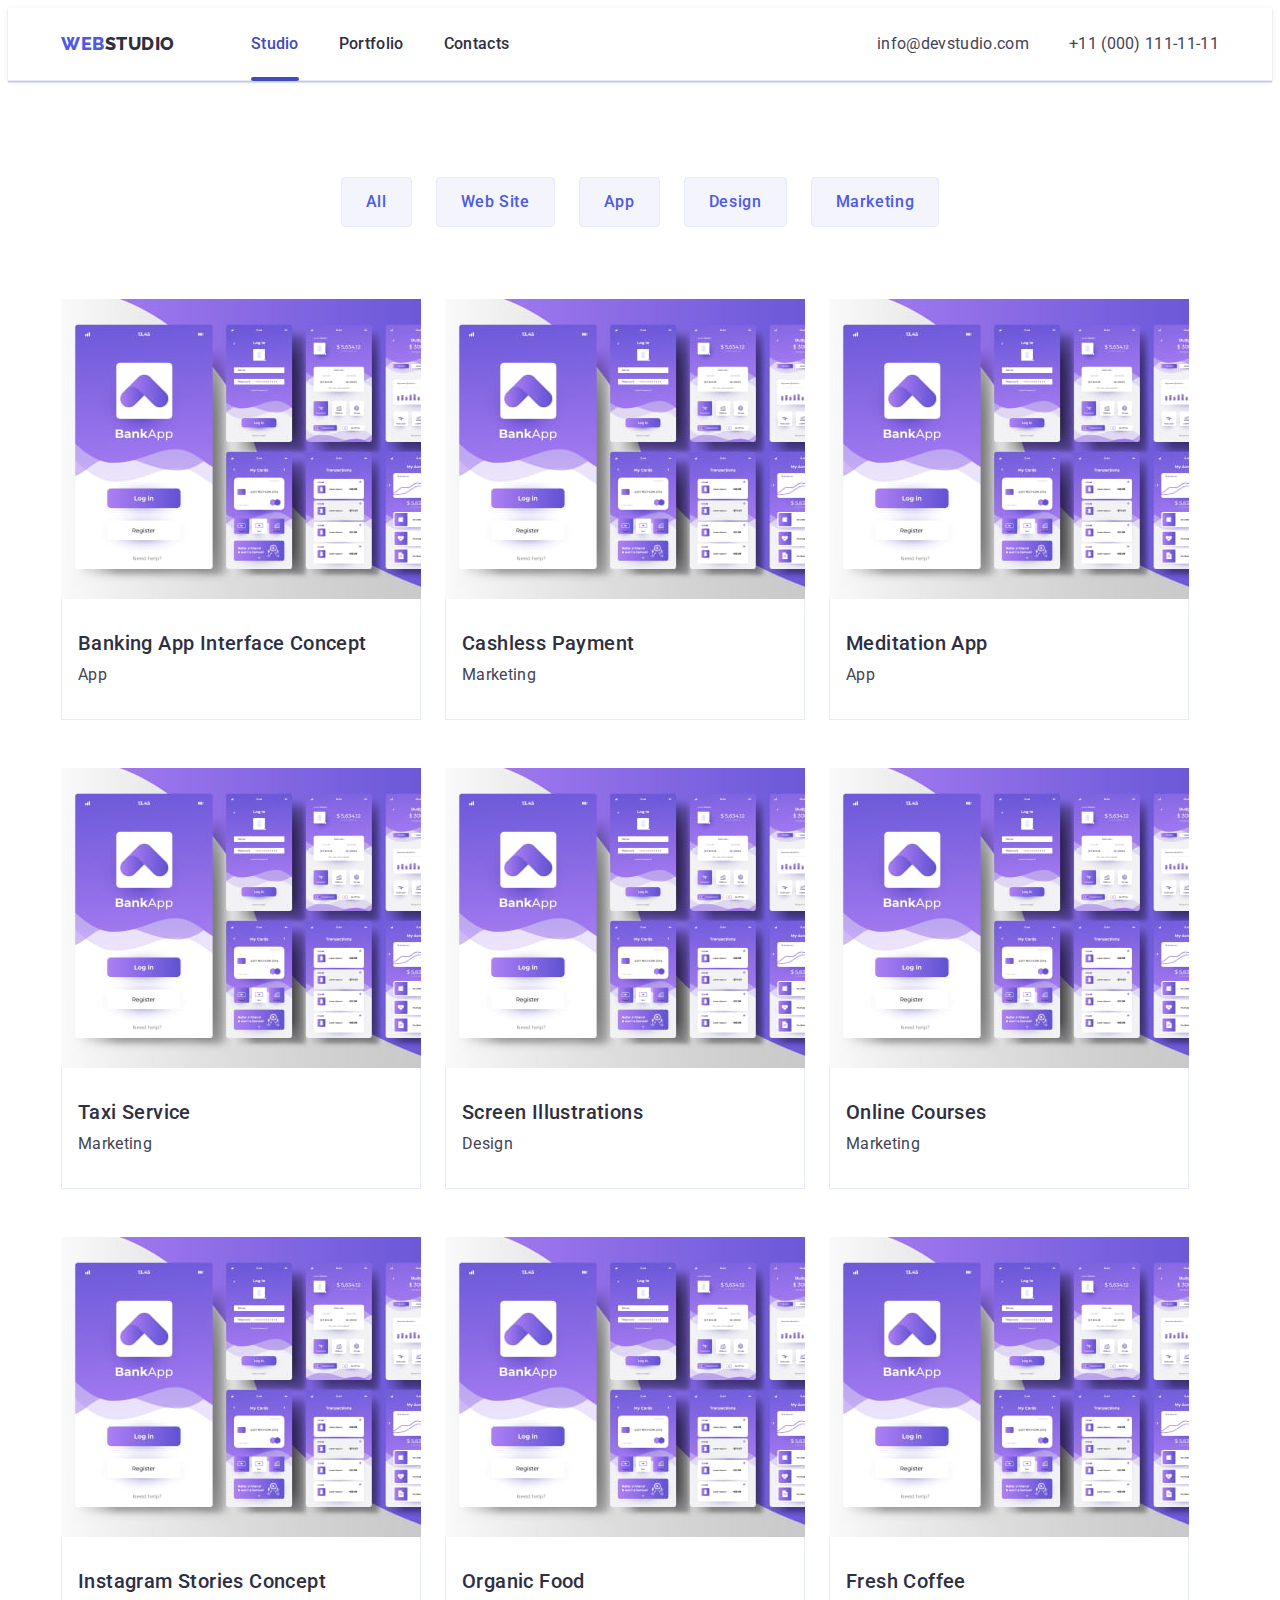
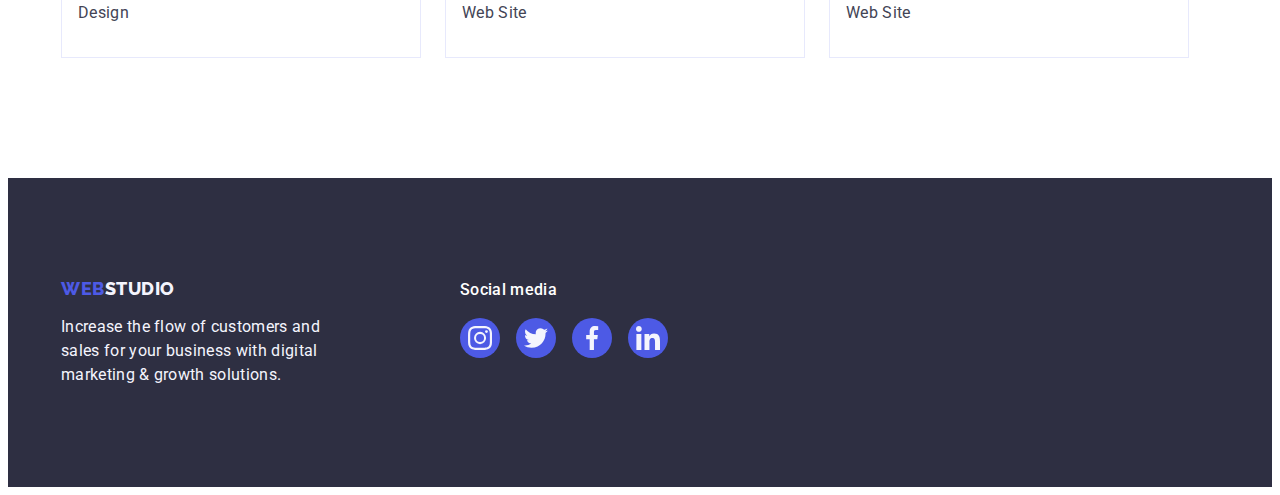
==== commit a1fcde5c: "hw-5 autocorrection fix" ====
--- a/portfolio.html
+++ b/portfolio.html
@@ -20,10 +20,10 @@
                 <a href="./index.html" class="logo link header-logo">Web<span class="logo-studio-part">Studio</span></a>
                 <ul class="header-nav-list list">
                     <li class="header-nav-item">
-                        <a class="header-nav-link link" href="./index.html">Studio</a>
+                        <a class="header-nav-link link header-line" href="./index.html">Studio</a>
                     </li>
                     <li class="header-nav-item">
-                        <a class="header-nav-link link header-line" href="./portfolio.html">Portfolio</a>
+                        <a class="header-nav-link link" href="./portfolio.html">Portfolio</a>
                     </li>
                     <li class="header-nav-item">
                         <a class="header-nav-link link" href="">Contacts</a>
@@ -71,9 +71,7 @@
                         <a href="" class="link portfolio-list-link">
                             <div class="portfolio-card-wrapper">
                                 <img class="portfolio-img" src="./images/Portfolio/img-banking-app.jpg" alt="Design of Banking app" width="360" height="300">
-                                <div class="project-hover-card">
-                                    <p class="project-hover-text">14 Stylish and User-Friendly App Design Concepts · Task Manager App · Calorie Tracker App · Exotic Fruit Ecommerce App · Cloud Storage App</p>
-                                </div>
+                                <p class="project-hover-card">14 Stylish and User-Friendly App Design Concepts · Task Manager App · Calorie Tracker App · Exotic Fruit Ecommerce App · Cloud Storage App</p>
                             </div>
                             
                             <div class="portfolio-item-border">
@@ -89,10 +87,8 @@
                     <li class="portfolio-list-item">
                         <a href="" class="link portfolio-list-link">
                             <div class="portfolio-card-wrapper">
-                                <img class="portfolio-img" src="./images/Portfolio/img-payment.jpg" alt="Phone payment" width="360" height="300">
-                                <div class="project-hover-card">
-                                    <p class="project-hover-text">14 Stylish and User-Friendly App Design Concepts · Task Manager App · Calorie Tracker App · Exotic Fruit Ecommerce App · Cloud Storage App</p>
-                                </div>
+                                <img class="portfolio-img" src="./images/Portfolio/img-banking-app.jpg" alt="Design of Banking app" width="360" height="300">
+                                <p class="project-hover-card">14 Stylish and User-Friendly App Design Concepts · Task Manager App · Calorie Tracker App · Exotic Fruit Ecommerce App · Cloud Storage App</p>
                             </div>
                             <div class="portfolio-item-border">
                                 <h2 class="portfolio-item-title list-item-title">
@@ -107,10 +103,8 @@
                     <li class="portfolio-list-item">
                         <a href="" class="link portfolio-list-link">
                             <div class="portfolio-card-wrapper">
-                                <img class="portfolio-img" src="./images/Portfolio/img-medit-app.jpg" alt="Design of Banking app" width="360" height="300">
-                                <div class="project-hover-card">
-                                    <p class="project-hover-text">14 Stylish and User-Friendly App Design Concepts · Task Manager App · Calorie Tracker App · Exotic Fruit Ecommerce App · Cloud Storage App</p>
-                                </div>
+                                <img class="portfolio-img" src="./images/Portfolio/img-banking-app.jpg" alt="Design of Banking app" width="360" height="300">
+                                <p class="project-hover-card">14 Stylish and User-Friendly App Design Concepts · Task Manager App · Calorie Tracker App · Exotic Fruit Ecommerce App · Cloud Storage App</p>
                             </div>
                             <div class="portfolio-item-border">
                                 <h2 class="portfolio-item-title list-item-title">
@@ -125,10 +119,8 @@
                     <li class="portfolio-list-item">
                         <a href="" class="link portfolio-list-link">
                             <div class="portfolio-card-wrapper">
-                                <img class="portfolio-img" src="./images/Portfolio/img-taxi-service.jpg" alt="Design of Banking app" width="360" height="300">
-                                <div class="project-hover-card">
-                                    <p class="project-hover-text">14 Stylish and User-Friendly App Design Concepts · Task Manager App · Calorie Tracker App · Exotic Fruit Ecommerce App · Cloud Storage App</p>
-                                </div>
+                                <img class="portfolio-img" src="./images/Portfolio/img-banking-app.jpg" alt="Design of Banking app" width="360" height="300">
+                                <p class="project-hover-card">14 Stylish and User-Friendly App Design Concepts · Task Manager App · Calorie Tracker App · Exotic Fruit Ecommerce App · Cloud Storage App</p>
                             </div>
                             <div class="portfolio-item-border">
                                 <h2 class="portfolio-item-title list-item-title">
@@ -143,10 +135,8 @@
                     <li class="portfolio-list-item">
                         <a href="" class="link portfolio-list-link">
                             <div class="portfolio-card-wrapper">
-                                <img class="portfolio-img" src="./images/Portfolio/img-screen-illust.jpg" alt="Design of Banking app" width="360" height="300">
-                                <div class="project-hover-card">
-                                    <p class="project-hover-text">14 Stylish and User-Friendly App Design Concepts · Task Manager App · Calorie Tracker App · Exotic Fruit Ecommerce App · Cloud Storage App</p>
-                                </div>
+                                <img class="portfolio-img" src="./images/Portfolio/img-banking-app.jpg" alt="Design of Banking app" width="360" height="300">
+                                <p class="project-hover-card">14 Stylish and User-Friendly App Design Concepts · Task Manager App · Calorie Tracker App · Exotic Fruit Ecommerce App · Cloud Storage App</p>
                             </div>
                             <div class="portfolio-item-border">
                                 <h2 class="portfolio-item-title list-item-title">
@@ -161,10 +151,8 @@
                     <li class="portfolio-list-item">
                         <a href="" class="link portfolio-list-link">
                             <div class="portfolio-card-wrapper">
-                                <img class="portfolio-img" src="./images/Portfolio/img-online-courses.jpg" alt="Design of Banking app" width="360" height="300">
-                                <div class="project-hover-card">
-                                    <p class="project-hover-text">14 Stylish and User-Friendly App Design Concepts · Task Manager App · Calorie Tracker App · Exotic Fruit Ecommerce App · Cloud Storage App</p>
-                                </div>
+                                <img class="portfolio-img" src="./images/Portfolio/img-banking-app.jpg" alt="Design of Banking app" width="360" height="300">
+                                <p class="project-hover-card">14 Stylish and User-Friendly App Design Concepts · Task Manager App · Calorie Tracker App · Exotic Fruit Ecommerce App · Cloud Storage App</p>
                             </div>
                             <div class="portfolio-item-border">
                                 <h2 class="portfolio-item-title list-item-title">
@@ -179,10 +167,8 @@
                     <li class="portfolio-list-item">
                         <a href="" class="link portfolio-list-link">
                             <div class="portfolio-card-wrapper">
-                                <img class="portfolio-img" src="./images/Portfolio/imgi-inst-stories.jpg" alt="Design of Banking app" width="360" height="300">
-                                <div class="project-hover-card">
-                                    <p class="project-hover-text">14 Stylish and User-Friendly App Design Concepts · Task Manager App · Calorie Tracker App · Exotic Fruit Ecommerce App · Cloud Storage App</p>
-                                </div>
+                                <img class="portfolio-img" src="./images/Portfolio/img-banking-app.jpg" alt="Design of Banking app" width="360" height="300">
+                                <p class="project-hover-card">14 Stylish and User-Friendly App Design Concepts · Task Manager App · Calorie Tracker App · Exotic Fruit Ecommerce App · Cloud Storage App</p>
                             </div>
                             <div class="portfolio-item-border">
                                 <h2 class="portfolio-item-title list-item-title">
@@ -197,10 +183,8 @@
                     <li class="portfolio-list-item">
                         <a href="" class="link portfolio-list-link">
                             <div class="portfolio-card-wrapper">
-                                <img class="portfolio-img" src="./images/Portfolio/img-organic-food.jpg" alt="Design of Banking app" width="360" height="300">
-                                <div class="project-hover-card">
-                                    <p class="project-hover-text">14 Stylish and User-Friendly App Design Concepts · Task Manager App · Calorie Tracker App · Exotic Fruit Ecommerce App · Cloud Storage App</p>
-                                </div>
+                                <img class="portfolio-img" src="./images/Portfolio/img-banking-app.jpg" alt="Design of Banking app" width="360" height="300">
+                                <p class="project-hover-card">14 Stylish and User-Friendly App Design Concepts · Task Manager App · Calorie Tracker App · Exotic Fruit Ecommerce App · Cloud Storage App</p>
                             </div>
                             <div class="portfolio-item-border">
                                 <h2 class="portfolio-item-title list-item-title">
@@ -215,10 +199,8 @@
                     <li class="portfolio-list-item">
                         <a href="" class="link portfolio-list-link">
                             <div class="portfolio-card-wrapper">
-                                <img class="portfolio-img" src="./images/Portfolio/img-coffee.jpg" alt="Design of Banking app" width="360" height="300">
-                                <div class="project-hover-card">
-                                    <p class="project-hover-text">14 Stylish and User-Friendly App Design Concepts · Task Manager App · Calorie Tracker App · Exotic Fruit Ecommerce App · Cloud Storage App</p>
-                                </div>
+                                <img class="portfolio-img" src="./images/Portfolio/img-banking-app.jpg" alt="Design of Banking app" width="360" height="300">
+                                <p class="project-hover-card">14 Stylish and User-Friendly App Design Concepts · Task Manager App · Calorie Tracker App · Exotic Fruit Ecommerce App · Cloud Storage App</p>
                             </div>
                             <div class="portfolio-item-border">
                                 <h2 class="portfolio-item-title list-item-title">
--- a/css/styles.css
+++ b/css/styles.css
@@ -152,8 +152,10 @@
   color: var(--color-navy-blue); 
 }
 .header-nav-link {
+  position: relative;
   display: block;
   padding: 24px 0;
+  
   transition-property: color;
   transition-duration: var(--animation-duration);
   transition-timing-function: var(--animation-timing-function);
@@ -185,6 +187,9 @@
 .header-nav-link:hover::after,
 .header-nav-link:focus::after {
   opacity: 1;
+}
+.header-line {
+  color: var(--color-ocean);
 }
 .header-line::after{
   content: '';
@@ -610,9 +615,7 @@
   justify-content: center;
   align-items: center;
 
-  transition-property: backgroung-color, border;
-  transition-duration: var(--animation-duration);
-  transition-timing-function: var(--animation-timing-function);
+  transition: background-color 250ms cubic-bezier(0.4, 0, 0.2, 1), border 250ms cubic-bezier(0.4, 0, 0.2, 1);
 
   width: 24px;
   height: 24px;
@@ -701,6 +704,7 @@
 .portfolio-list-link:hover,
 .portfolio-list-link:focus {
   box-shadow: 0px 1px 6px rgba(46, 47, 66, 0.08), 0px 1px 1px rgba(46, 47, 66, 0.16), 0px 2px 1px rgba(46, 47, 66, 0.08);
+  transform: translateY(0);
 }
 .portfolio-list-link:hover .project-hover-card,
 .portfolio-list-link:focus .project-hover-card {
@@ -723,27 +727,20 @@
 
   background: var(--color-iris);
   top: 0;
-  left: 0;
+  
   width: 100%;
   height: 100%;
   transform: translateY(100%);
-  transition-property: transform;
-  transition-duration: var(--animation-duration);
-  transition-timing-function: var(--animation-timing-function);
-}
-
-.project-hover-text {
-  font-family: var(--primary-font);
-  font-style: normal;
-  font-weight: 400;
+
+  transition: transform 250ms cubic-bezier(0.4, 0, 0.2, 1);
+
   font-size: 16px;
-  line-height: 24px;
+  line-height: 1.5;
   letter-spacing: 0.02em;
   color: var(--color-cloud);
-
-  width: 296px;
-  padding:40px 0px 164px;
-}
+  padding: 40px 32px
+}
+
 .portfolio-item-title {
   color: var(--color-navy-blue);
   margin-bottom: 8px;
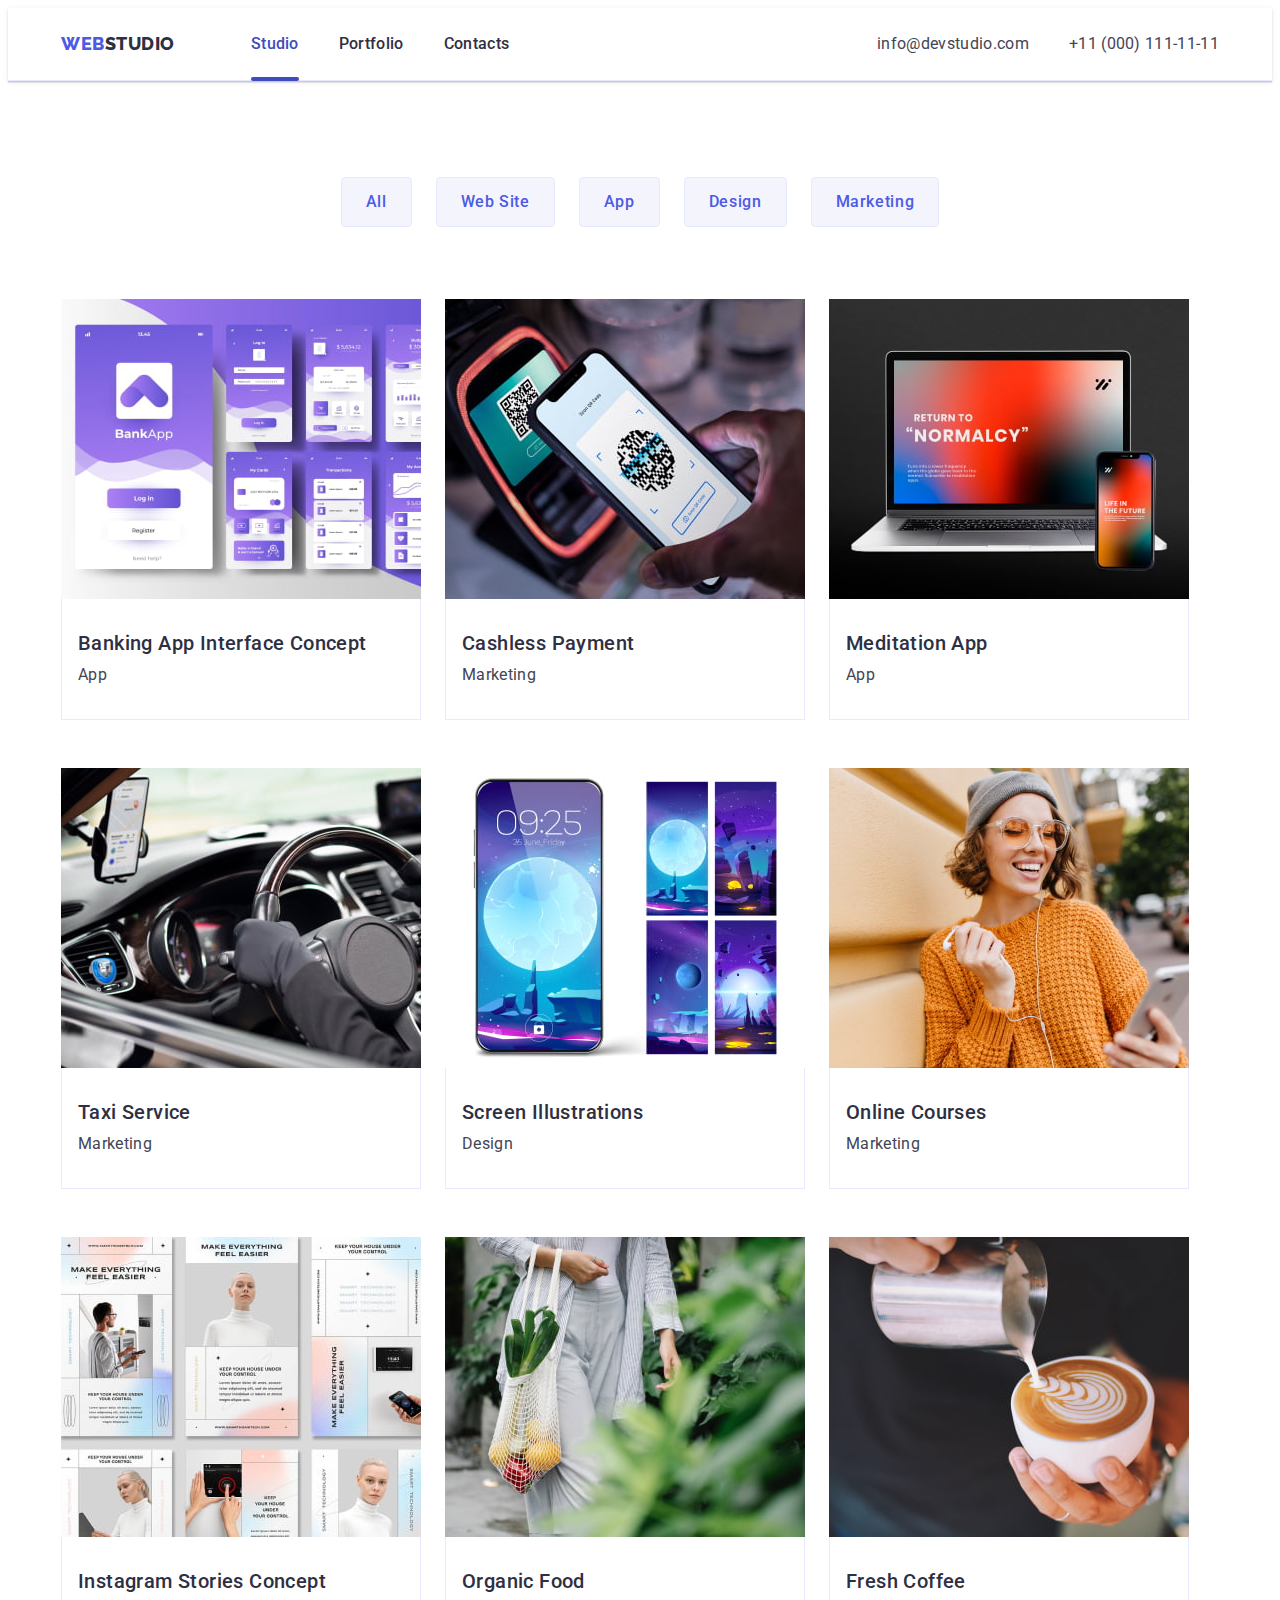
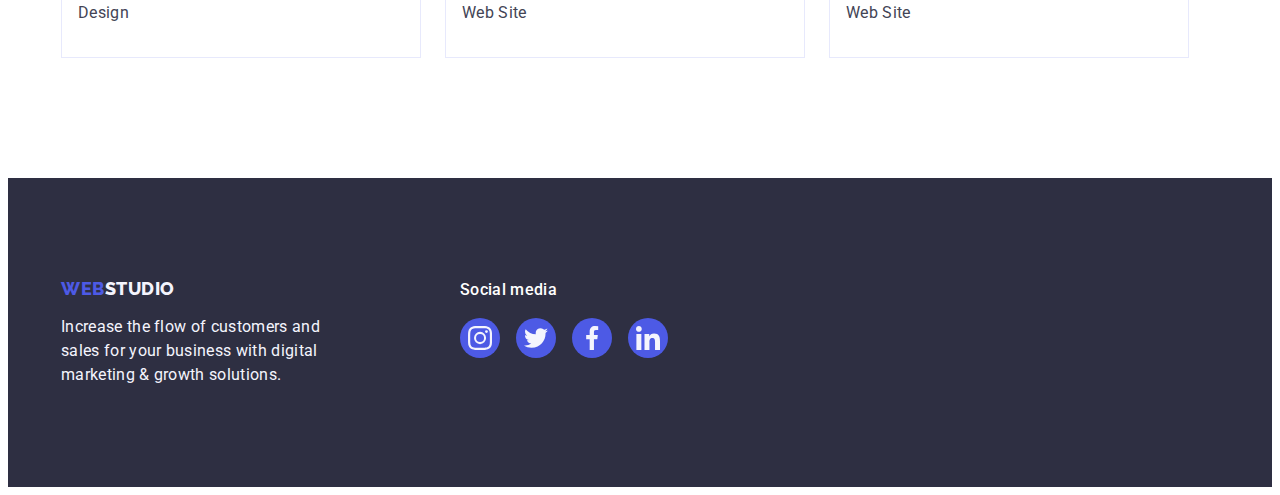
==== commit 217cbc3a: "portfolio img fix" ====
--- a/portfolio.html
+++ b/portfolio.html
@@ -87,7 +87,7 @@
                     <li class="portfolio-list-item">
                         <a href="" class="link portfolio-list-link">
                             <div class="portfolio-card-wrapper">
-                                <img class="portfolio-img" src="./images/Portfolio/img-banking-app.jpg" alt="Design of Banking app" width="360" height="300">
+                                <img class="portfolio-img" src="./images/Portfolio/img-payment.jpg" alt="Design of Banking app" width="360" height="300">
                                 <p class="project-hover-card">14 Stylish and User-Friendly App Design Concepts · Task Manager App · Calorie Tracker App · Exotic Fruit Ecommerce App · Cloud Storage App</p>
                             </div>
                             <div class="portfolio-item-border">
@@ -103,7 +103,7 @@
                     <li class="portfolio-list-item">
                         <a href="" class="link portfolio-list-link">
                             <div class="portfolio-card-wrapper">
-                                <img class="portfolio-img" src="./images/Portfolio/img-banking-app.jpg" alt="Design of Banking app" width="360" height="300">
+                                <img class="portfolio-img" src="./images/Portfolio/img-medit-app.jpg" alt="Design of Banking app" width="360" height="300">
                                 <p class="project-hover-card">14 Stylish and User-Friendly App Design Concepts · Task Manager App · Calorie Tracker App · Exotic Fruit Ecommerce App · Cloud Storage App</p>
                             </div>
                             <div class="portfolio-item-border">
@@ -119,7 +119,7 @@
                     <li class="portfolio-list-item">
                         <a href="" class="link portfolio-list-link">
                             <div class="portfolio-card-wrapper">
-                                <img class="portfolio-img" src="./images/Portfolio/img-banking-app.jpg" alt="Design of Banking app" width="360" height="300">
+                                <img class="portfolio-img" src="./images/Portfolio/img-taxi-service.jpg" alt="Design of Banking app" width="360" height="300">
                                 <p class="project-hover-card">14 Stylish and User-Friendly App Design Concepts · Task Manager App · Calorie Tracker App · Exotic Fruit Ecommerce App · Cloud Storage App</p>
                             </div>
                             <div class="portfolio-item-border">
@@ -135,7 +135,7 @@
                     <li class="portfolio-list-item">
                         <a href="" class="link portfolio-list-link">
                             <div class="portfolio-card-wrapper">
-                                <img class="portfolio-img" src="./images/Portfolio/img-banking-app.jpg" alt="Design of Banking app" width="360" height="300">
+                                <img class="portfolio-img" src="./images/Portfolio/img-screen-illust.jpg" alt="Design of Banking app" width="360" height="300">
                                 <p class="project-hover-card">14 Stylish and User-Friendly App Design Concepts · Task Manager App · Calorie Tracker App · Exotic Fruit Ecommerce App · Cloud Storage App</p>
                             </div>
                             <div class="portfolio-item-border">
@@ -151,7 +151,7 @@
                     <li class="portfolio-list-item">
                         <a href="" class="link portfolio-list-link">
                             <div class="portfolio-card-wrapper">
-                                <img class="portfolio-img" src="./images/Portfolio/img-banking-app.jpg" alt="Design of Banking app" width="360" height="300">
+                                <img class="portfolio-img" src="./images/Portfolio/img-online-courses.jpg" alt="Design of Banking app" width="360" height="300">
                                 <p class="project-hover-card">14 Stylish and User-Friendly App Design Concepts · Task Manager App · Calorie Tracker App · Exotic Fruit Ecommerce App · Cloud Storage App</p>
                             </div>
                             <div class="portfolio-item-border">
@@ -167,7 +167,7 @@
                     <li class="portfolio-list-item">
                         <a href="" class="link portfolio-list-link">
                             <div class="portfolio-card-wrapper">
-                                <img class="portfolio-img" src="./images/Portfolio/img-banking-app.jpg" alt="Design of Banking app" width="360" height="300">
+                                <img class="portfolio-img" src="./images/Portfolio/img-inst-stories.jpg" alt="Design of Banking app" width="360" height="300">
                                 <p class="project-hover-card">14 Stylish and User-Friendly App Design Concepts · Task Manager App · Calorie Tracker App · Exotic Fruit Ecommerce App · Cloud Storage App</p>
                             </div>
                             <div class="portfolio-item-border">
@@ -183,7 +183,7 @@
                     <li class="portfolio-list-item">
                         <a href="" class="link portfolio-list-link">
                             <div class="portfolio-card-wrapper">
-                                <img class="portfolio-img" src="./images/Portfolio/img-banking-app.jpg" alt="Design of Banking app" width="360" height="300">
+                                <img class="portfolio-img" src="./images/Portfolio/img-organic-food.jpg" alt="Design of Banking app" width="360" height="300">
                                 <p class="project-hover-card">14 Stylish and User-Friendly App Design Concepts · Task Manager App · Calorie Tracker App · Exotic Fruit Ecommerce App · Cloud Storage App</p>
                             </div>
                             <div class="portfolio-item-border">
@@ -199,7 +199,7 @@
                     <li class="portfolio-list-item">
                         <a href="" class="link portfolio-list-link">
                             <div class="portfolio-card-wrapper">
-                                <img class="portfolio-img" src="./images/Portfolio/img-banking-app.jpg" alt="Design of Banking app" width="360" height="300">
+                                <img class="portfolio-img" src="./images/Portfolio/img-coffee.jpg" alt="Design of Banking app" width="360" height="300">
                                 <p class="project-hover-card">14 Stylish and User-Friendly App Design Concepts · Task Manager App · Calorie Tracker App · Exotic Fruit Ecommerce App · Cloud Storage App</p>
                             </div>
                             <div class="portfolio-item-border">
